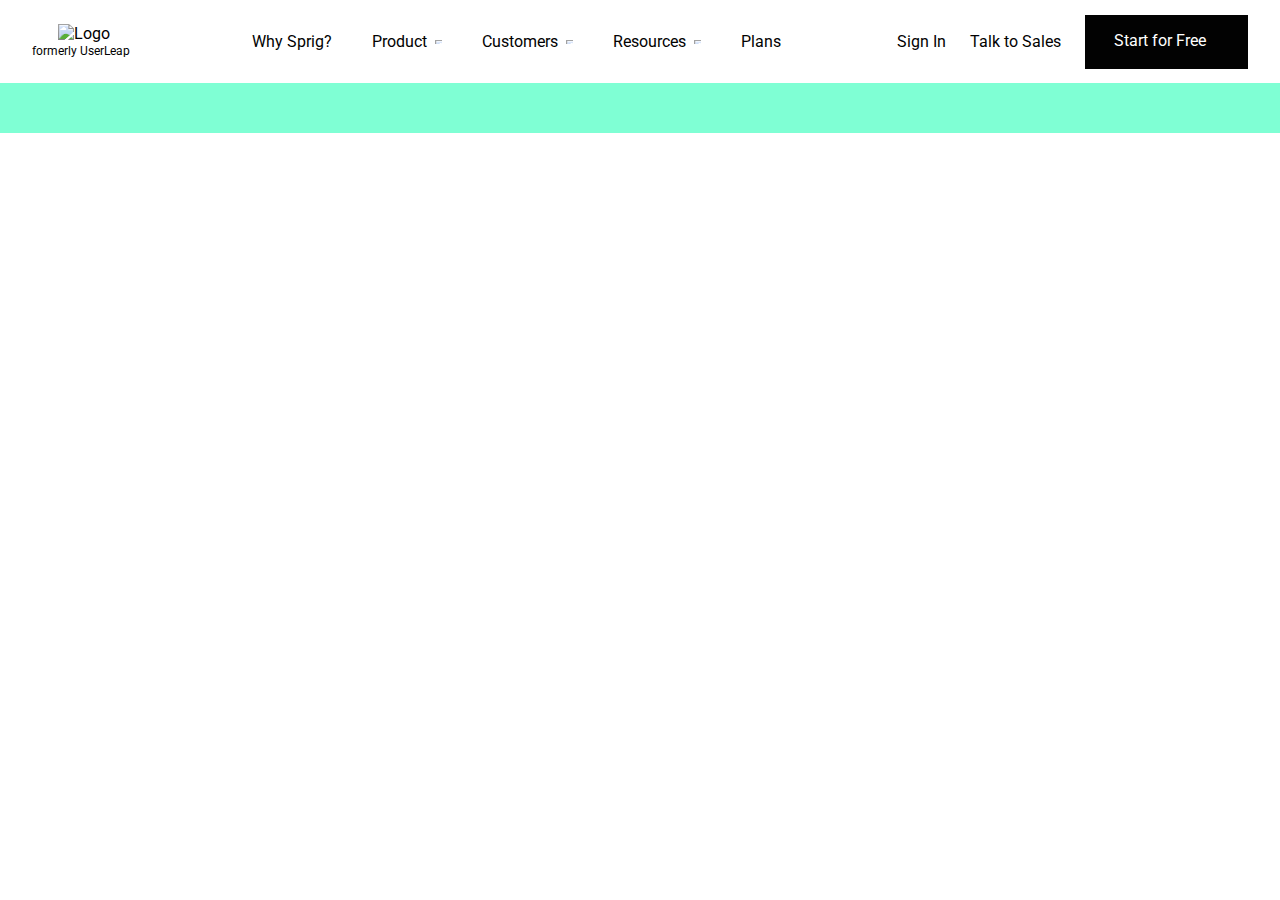
==== Hilevych_project_html/index.html @ 7c1e32d0 "finish top_bar" ====
<!doctype html>
<html lang="en">
<head>
    <meta charset="UTF-8">
    <meta name="viewport"
          content="width=device-width, user-scalable=no, initial-scale=1.0, maximum-scale=1.0, minimum-scale=1.0">
    <meta http-equiv="X-UA-Compatible" content="ie=edge">
    <link rel="preconnect" href="https://fonts.googleapis.com">
    <link rel="preconnect" href="https://fonts.gstatic.com" crossorigin>
    <link href="https://fonts.googleapis.com/css2?family=Roboto:ital,wght@0,100;0,300;0,400;0,500;0,700;0,900;1,100;1,300;1,400;1,500;1,700;1,900&display=swap" rel="stylesheet">
    <link rel="stylesheet" href="main.css">
    <title>Hilevych Ihor_project_html</title>
</head>
<body>
<header class="header">
    <div class="top_bar">
        <div class="header_logo">
            <div><img src="images/logo.svg" alt="Logo"></div>
            <div class="header_logo_text">formerly UserLeap</div>
        </div>
        <nav class="nav_menu">
            <div class="nav_menu__item"><a href="#">Why Sprig?</a></div>
            <div class="nav_menu__item vector"><a href="#">Product</a><img src="images/Vector.svg" alt="Vector"></div>
            <div class="nav_menu__item vector"><a href="#">Customers</a><img src="images/Vector.svg" alt="Vector"></div>
            <div class="nav_menu__item vector"><a href="#">Resources</a><img src="images/Vector.svg" alt="Vector"></div>
            <div class="nav_menu__item"><a href="#">Plans</a></div>
        </nav>
        <div class="header_commands">
            <div class="header_commands__item"><a href="#" >Sign In</a></div>
            <div class="header_commands__item"><a href="#" >Talk to Sales</a></div>
            <div class="header_commands__start btn__start"><a href="#" >Start for Free</a></div>
        </div>
    </div>
    <div style="width: 100%; height: 50px; background: aquamarine"></div>
</header>
</body>




</html>
---- Hilevych_project_html/main.css ----
* {
    font-family: 'Roboto', sans-serif;
    margin: 0;
    padding: 0;
}

:root {
    --black-color: #020202;
    /*--grey-color: #ccc;*/
}
a {
}
/*.text {*/
/*    font-size: 16px;*/
/*    font-weight: 400;*/
/*    line-height: 24px;*/
/*    color: var(--black-color);*/
/*}*/



.header {
    display: flex;
    max-width: 1440px;
    flex-wrap: wrap;
    /*background: aqua;*/
}

.top_bar {
    width: 100%;
    height: 83px;
    padding: 0 32px;
    display: flex;
    justify-content: space-between;
    align-items: center;
    box-sizing: border-box;
}

.header_logo {
    display: flex;
    flex-direction: column;
    justify-content: center;
    align-items: center;
    min-width: 104px;
    height: 100%;
    box-sizing: border-box;
    /*padding: 16px 0;*/


}

.header_logo img {
    height: 36px;
    width: 95px;
}

.header_logo_text {
    width: 104px;
    height: 16px;
    font-size: 12px;
    font-weight: 400;
    line-height: 16px;
    color: #020202;
}

.nav_menu {
    display: flex;
    justify-content: space-between;
    align-items: center;
    column-gap: 40px;

}

.nav_menu__item a, .header_commands__item a {
    height: 24px;
    text-decoration: none;
    font-size: 16px;
    font-weight: 400;
    line-height: 24px;
    color: var(--black-color);
}
.vector {
    display: flex;
    align-items: center;
}

.vector a {
    margin-right: 8px;
}
.vector img {
    /*display: block;*/
    width: 7px;
    height: 4px;
}

/*.vector a::after {*/
/*    content: element();*/
/*}*/


.header_commands {
    display: flex;
    justify-content: space-between;
    align-items: center;
    column-gap: 24px;
    height: 83px;
}

.btn__start {
    width: 163px;
    height: 54px;
    font-size: 16px;
    font-weight: 400;
    line-height: 24px;
    box-sizing: border-box;
    padding: 14px 29px 16px;

}

.header_commands__start {
    /*display: flex;*/
    background: #020202;
}
.header_commands__start a {
    text-decoration: none;
    color: white;
}
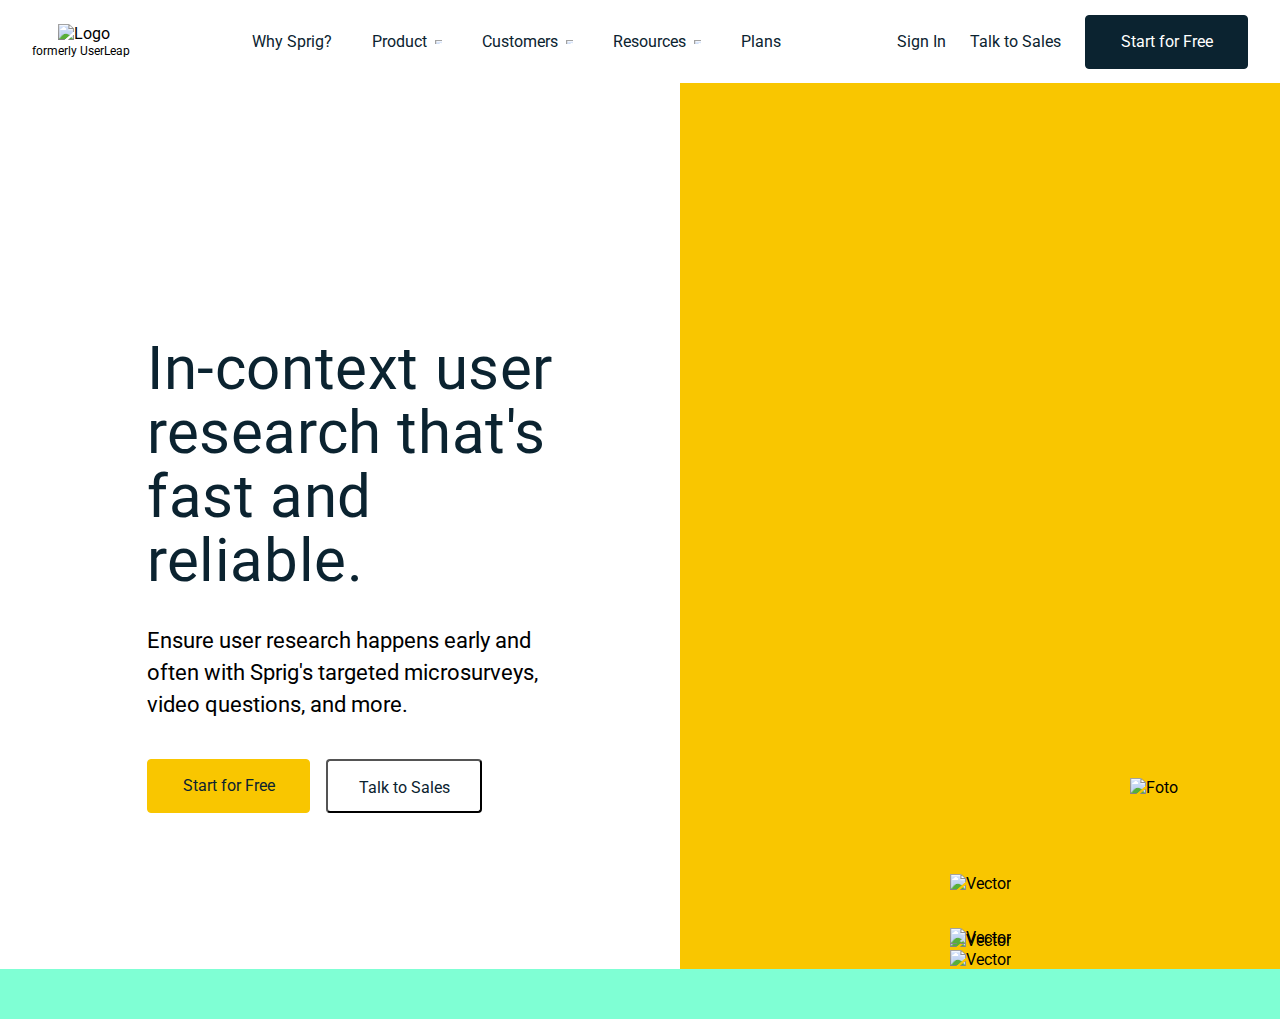
==== commit 458e33b7: "finish top_bar finish header_wrap" ====
--- a/Hilevych_project_html/index.html
+++ b/Hilevych_project_html/index.html
@@ -7,7 +7,8 @@
     <meta http-equiv="X-UA-Compatible" content="ie=edge">
     <link rel="preconnect" href="https://fonts.googleapis.com">
     <link rel="preconnect" href="https://fonts.gstatic.com" crossorigin>
-    <link href="https://fonts.googleapis.com/css2?family=Roboto:ital,wght@0,100;0,300;0,400;0,500;0,700;0,900;1,100;1,300;1,400;1,500;1,700;1,900&display=swap" rel="stylesheet">
+    <link href="https://fonts.googleapis.com/css2?family=Roboto:ital,wght@0,100;0,300;0,400;0,500;0,700;0,900;1,100;1,300;1,400;1,500;1,700;1,900&display=swap"
+          rel="stylesheet">
     <link rel="stylesheet" href="main.css">
     <title>Hilevych Ihor_project_html</title>
 </head>
@@ -26,16 +27,41 @@
             <div class="nav_menu__item"><a href="#">Plans</a></div>
         </nav>
         <div class="header_commands">
-            <div class="header_commands__item"><a href="#" >Sign In</a></div>
-            <div class="header_commands__item"><a href="#" >Talk to Sales</a></div>
-            <div class="header_commands__start btn__start"><a href="#" >Start for Free</a></div>
+            <div class="header_commands__item"><a href="#">Sign In</a></div>
+            <div class="header_commands__item"><a href="#">Talk to Sales</a></div>
+            <button class="header_commands__start btn__start">Start for Free</button>
         </div>
     </div>
+    <div class="header_wrap__content">
+        <div class="header_content">
+            <div class="header_content__title">In-context user research that's fast and reliable.</div>
+            <div class="header_content__text">Ensure user research happens early and often with Sprig's targeted
+                microsurveys, video questions, and more.
+            </div>
+            <div class="header_content__buttons">
+                <button class="header_content__button__Start btn__start">Start for Free</button>
+                <button class="header_content__button__talk">Talk to Sales</button>
+
+            </div>
+        </div>
+        <div class="header_images_background">
+<!--            <div class="header_images_background__wrapper">-->
+                <img src="images/header_images__background.png" alt="Foto" class="header_images_background__foto">
+<!--            </div>-->
+            <div class="header_images_background__containerForVectors">
+                <img src="images/Vector_01.png" alt="Vector" class="header_images_background__vectors bg_vector1">
+                <img src="images/Vector_02.png" alt="Vector" class="header_images_background__vectors bg_vector2">
+                <img src="images/Vector_03.png" alt="Vector" class="header_images_background__vectors bg_vector3">
+                <img src="images/Vector_04.png" alt="Vector" class="header_images_background__vectors bg_vector4"></div>
+
+
+        </div>
+    </div>
+
+
     <div style="width: 100%; height: 50px; background: aquamarine"></div>
 </header>
 </body>
 
 
-
-
 </html>
--- a/Hilevych_project_html/main.css
+++ b/Hilevych_project_html/main.css
@@ -5,11 +5,15 @@
 }
 
 :root {
-    --black-color: #020202;
+    --black-color: #0B2330;
+    --yellow-color: #F9C600;
+    --white-color: #ffffff;
     /*--grey-color: #ccc;*/
 }
+
 a {
 }
+
 /*.text {*/
 /*    font-size: 16px;*/
 /*    font-weight: 400;*/
@@ -18,7 +22,6 @@
 /*}*/
 
 
-
 .header {
     display: flex;
     max-width: 1440px;
@@ -52,6 +55,7 @@
 .header_logo img {
     height: 36px;
     width: 95px;
+    color: #000000;
 }
 
 .header_logo_text {
@@ -60,7 +64,7 @@
     font-size: 12px;
     font-weight: 400;
     line-height: 16px;
-    color: #020202;
+    color: #000000;
 }
 
 .nav_menu {
@@ -79,6 +83,7 @@
     line-height: 24px;
     color: var(--black-color);
 }
+
 .vector {
     display: flex;
     align-items: center;
@@ -87,6 +92,7 @@
 .vector a {
     margin-right: 8px;
 }
+
 .vector img {
     /*display: block;*/
     width: 7px;
@@ -110,18 +116,127 @@
     width: 163px;
     height: 54px;
     font-size: 16px;
-    font-weight: 400;
     line-height: 24px;
     box-sizing: border-box;
     padding: 14px 29px 16px;
-
+    border-radius: 4px;
 }
 
 .header_commands__start {
     /*display: flex;*/
-    background: #020202;
-}
-.header_commands__start a {
-    text-decoration: none;
-    color: white;
-}
+    color: var(--white-color);
+    background: var(--black-color);
+    font-weight: 400;
+    border: 1px solid var(--black-color);
+}
+
+.header_wrap__content {
+    display: flex;
+    width: 100%;
+    height: 886px;
+}
+
+.header_content {
+    display: flex;
+    flex-direction: column;
+    width: calc(100% - 600px);
+    box-sizing: border-box;
+    padding-top: 254px;
+    padding-left: 147px;
+}
+.header_content__title {
+    width: 436px;
+    height: 256px;
+    align-items: center;
+    font-size: 60px;
+    font-weight: 400;
+    line-height: 64px;
+    letter-spacing: 0.6px;
+    text-align: left;
+    color: var(--black-color);
+}
+.header_content__text {
+    width: 435px;
+    height: 96px;
+    font-size: 22px;
+    font-weight: 400;
+    line-height: 32px;
+    text-align: left;
+    margin: 32px 0 38px;
+}
+
+
+
+
+
+.header_content__buttons {
+    display: flex;
+}
+
+.header_content__button__Start {
+    border: 1px solid var(--yellow-color);
+    background: var(--yellow-color);
+    color: var(--black-color);
+    margin-right: 16px;
+}
+.header_content__button__talk {
+    width: 156px;
+    height: 54px;
+    font-size: 16px;
+    line-height: 24px;
+    box-sizing: border-box;
+    padding: 15px 29px;
+    border-radius: 4px;
+    color: var(--black-color);
+    background: var(--white-color);
+
+}
+.header_images_background {
+    display: flex;
+    flex-wrap: wrap;
+/*justify-content: center;*/
+    align-items: flex-end;
+    width: 600px;
+    height: 886px;
+    background: var(--yellow-color);
+    position: relative;
+
+}
+.header_images_background__foto {
+    right: 102px;
+    bottom: 172px;
+    display: block;
+    position: absolute;
+
+}
+.header_images_background__wrapper {
+    position: relative;
+    display: flex;
+    width: 100%;
+    height: 541px;
+    background: red;
+
+}
+.header_images_background__containerForVectors {
+    width: 100%;
+    height: 173px;
+    display: flex;
+    flex-direction: column;
+    justify-content: flex-end;
+    align-items: center;
+    position: relative;
+}
+.header_images_background__vectors {
+    position: absolute;
+}
+.bg_vector1 {
+    bottom: 76px;
+}
+.bg_vector2 {
+    bottom: 19.5px;
+}
+.bg_vector3 {
+bottom: 22px;
+}
+
+
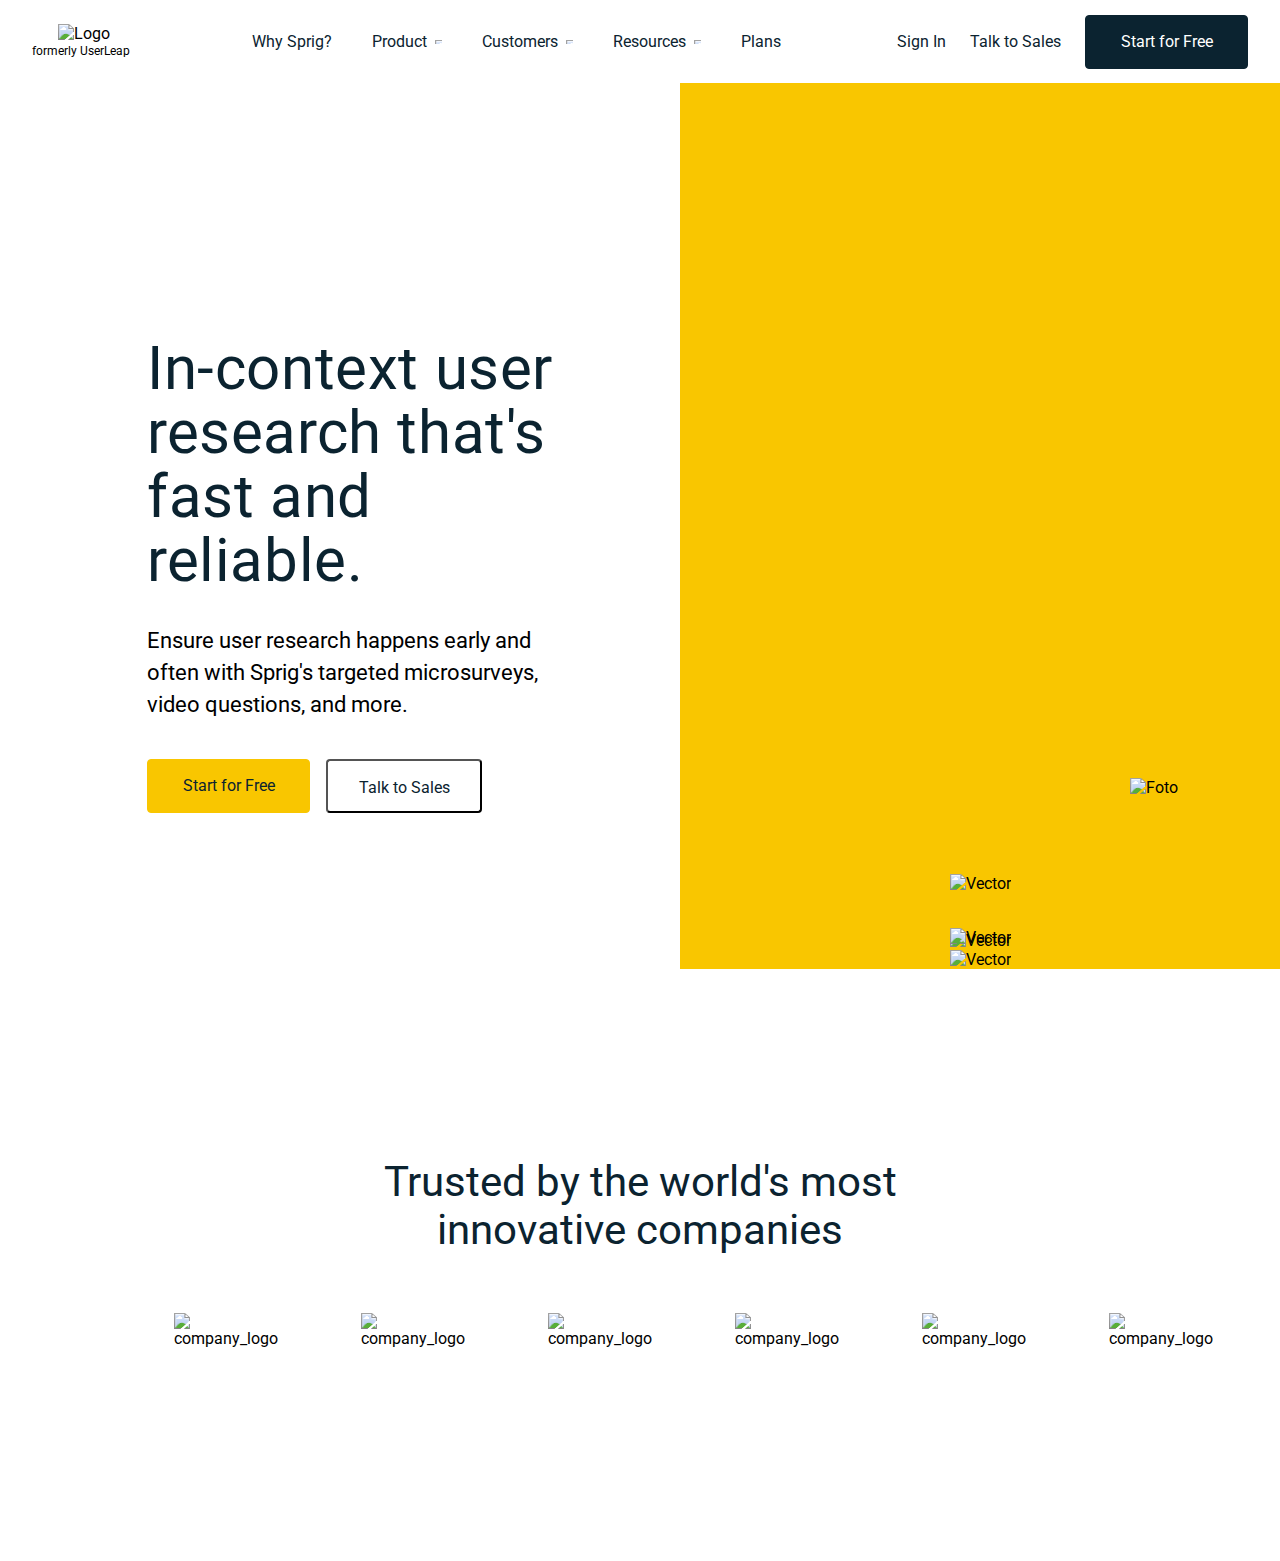
==== commit d938aba8: "finish top_bar finish header_wrap start block3" ====
--- a/Hilevych_project_html/index.html
+++ b/Hilevych_project_html/index.html
@@ -57,9 +57,32 @@
 
         </div>
     </div>
+<div class="container_companies">
+
+    <div class="container_companies__text">Trusted by the world's most innovative companies</div>
+    <div class="container_companies__wrepperForLogos">
+        <img src="images/company_logo_01.svg" alt="company_logo" class="container_companies__item">
+        <img src="images/company_logo_02.svg" alt="company_logo" class="container_companies__item">
+        <img src="images/company_logo_03.svg" alt="company_logo" class="container_companies__item">
+        <img src="images/company_logo_04.svg" alt="company_logo" class="container_companies__item">
+        <img src="images/company_logo_05.svg" alt="company_logo" class="container_companies__item">
+        <img src="images/company_logo_06.svg" alt="company_logo" class="container_companies__item">
+        <img src="images/company_logo_07.svg" alt="company_logo" class="container_companies__item">
+        <img src="images/company_logo_08.svg" alt="company_logo" class="container_companies__item">
+        <img src="images/company_logo_09.svg" alt="company_logo" class="container_companies__item">
+        <img src="images/company_logo_10.svg" alt="company_logo" class="container_companies__item">
+        <img src="images/company_logo_11.svg" alt="company_logo" class="container_companies__item">
+        <img src="images/company_logo_12.svg" alt="company_logo" class="container_companies__item">
+        <img src="images/company_logo_13.svg" alt="company_logo" class="container_companies__item">
+        <img src="images/company_logo_14.svg" alt="company_logo" class="container_companies__item">
+        <img src="images/company_logo_15.svg" alt="company_logo" class="container_companies__item">
 
 
-    <div style="width: 100%; height: 50px; background: aquamarine"></div>
+    </div>
+
+</div>
+
+<!--    <div style="width: 100%; height: 50px; background: aquamarine"></div>-->
 </header>
 </body>
 
--- a/Hilevych_project_html/main.css
+++ b/Hilevych_project_html/main.css
@@ -238,5 +238,38 @@
 .bg_vector3 {
 bottom: 22px;
 }
-
-
+.container_companies {
+    display: flex;
+    box-sizing: border-box;
+    width: 100%;
+    flex-direction: column;
+    align-items: center;
+    padding: 189px 174px 192px;
+    background: var(--white-color);
+
+}
+.container_companies__text {
+    width: 547px;
+    height: 96px;
+    font-size: 42px;
+    font-weight: 400;
+    line-height: 48px;
+    text-align: center;
+    color: #0B2330;
+    margin-bottom: 59px;
+}
+.container_companies__wrepperForLogos {
+    width: 100%;
+    box-sizing: border-box;
+    display: flex;
+    justify-content: space-between;
+    row-gap: 16px;
+    column-gap: 83px;
+}
+
+
+.container_companies__item {
+    width: 152px;
+    height: 56px;
+
+}
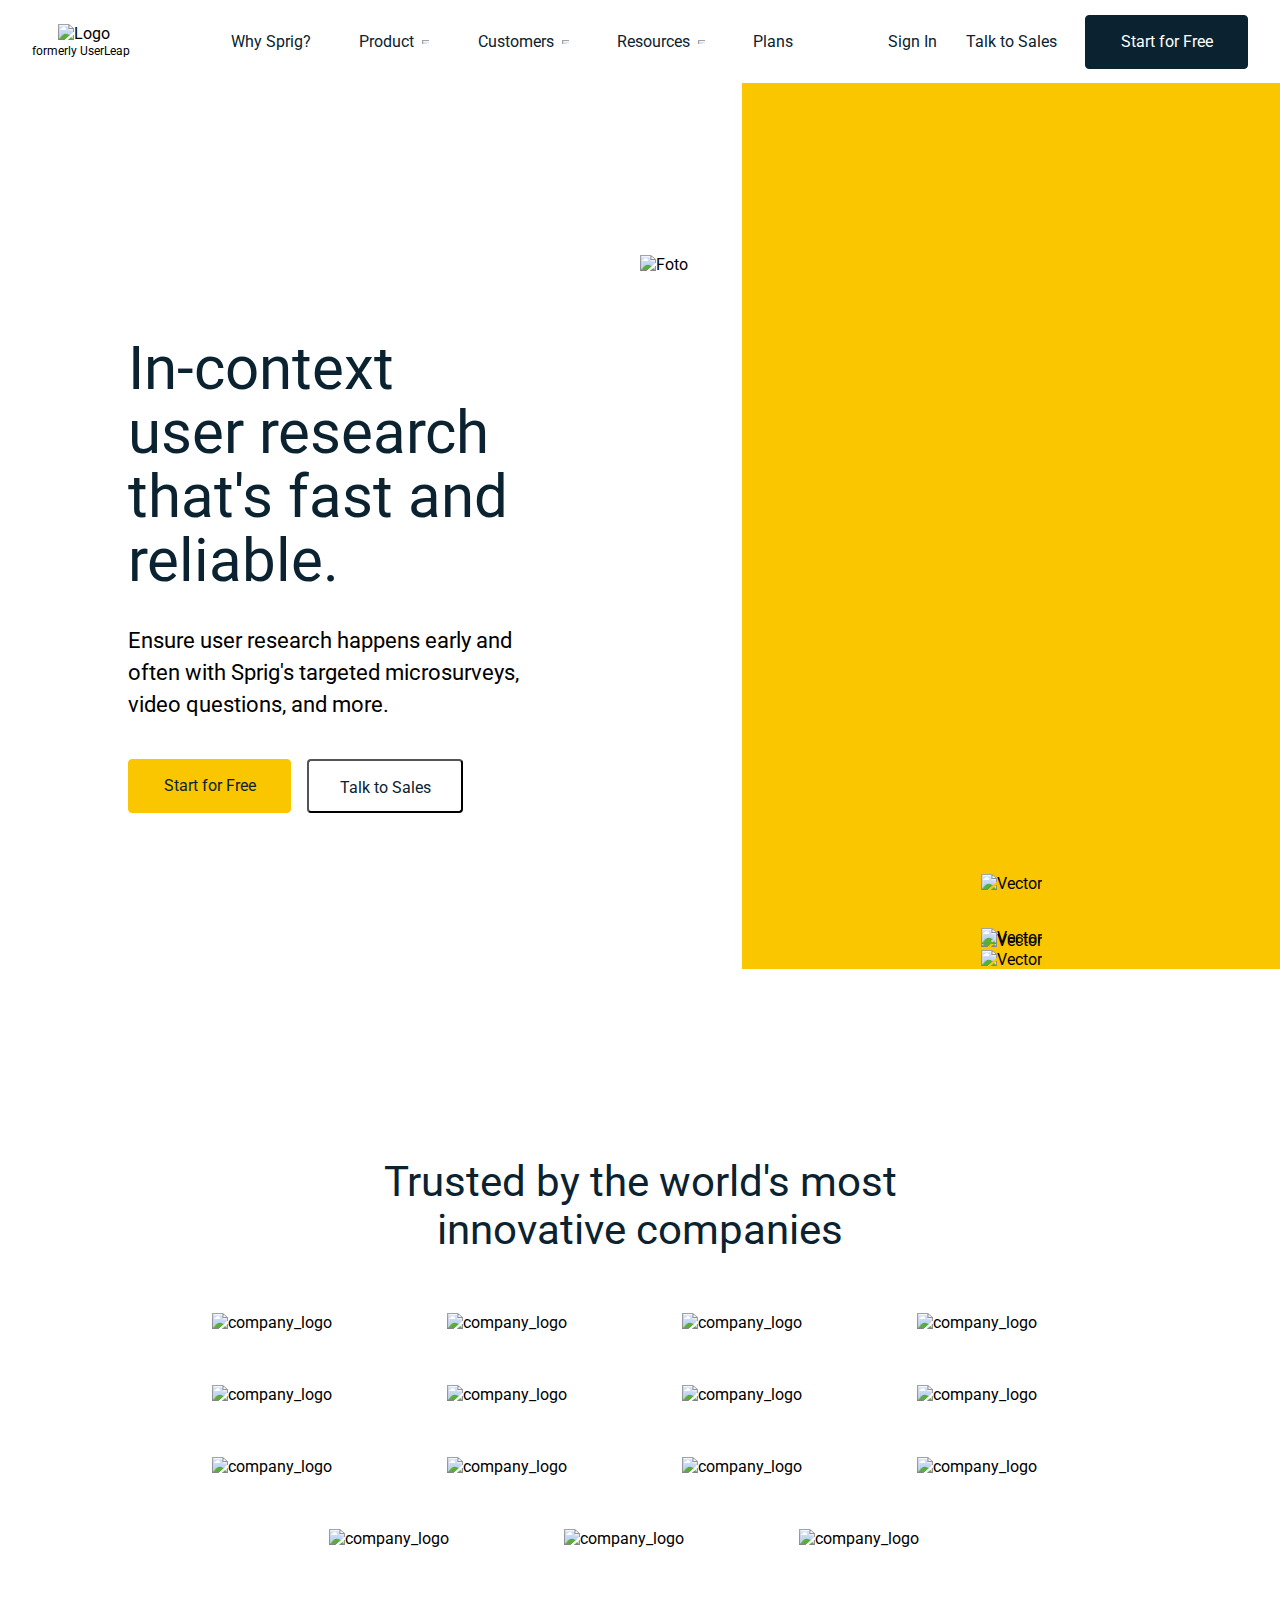
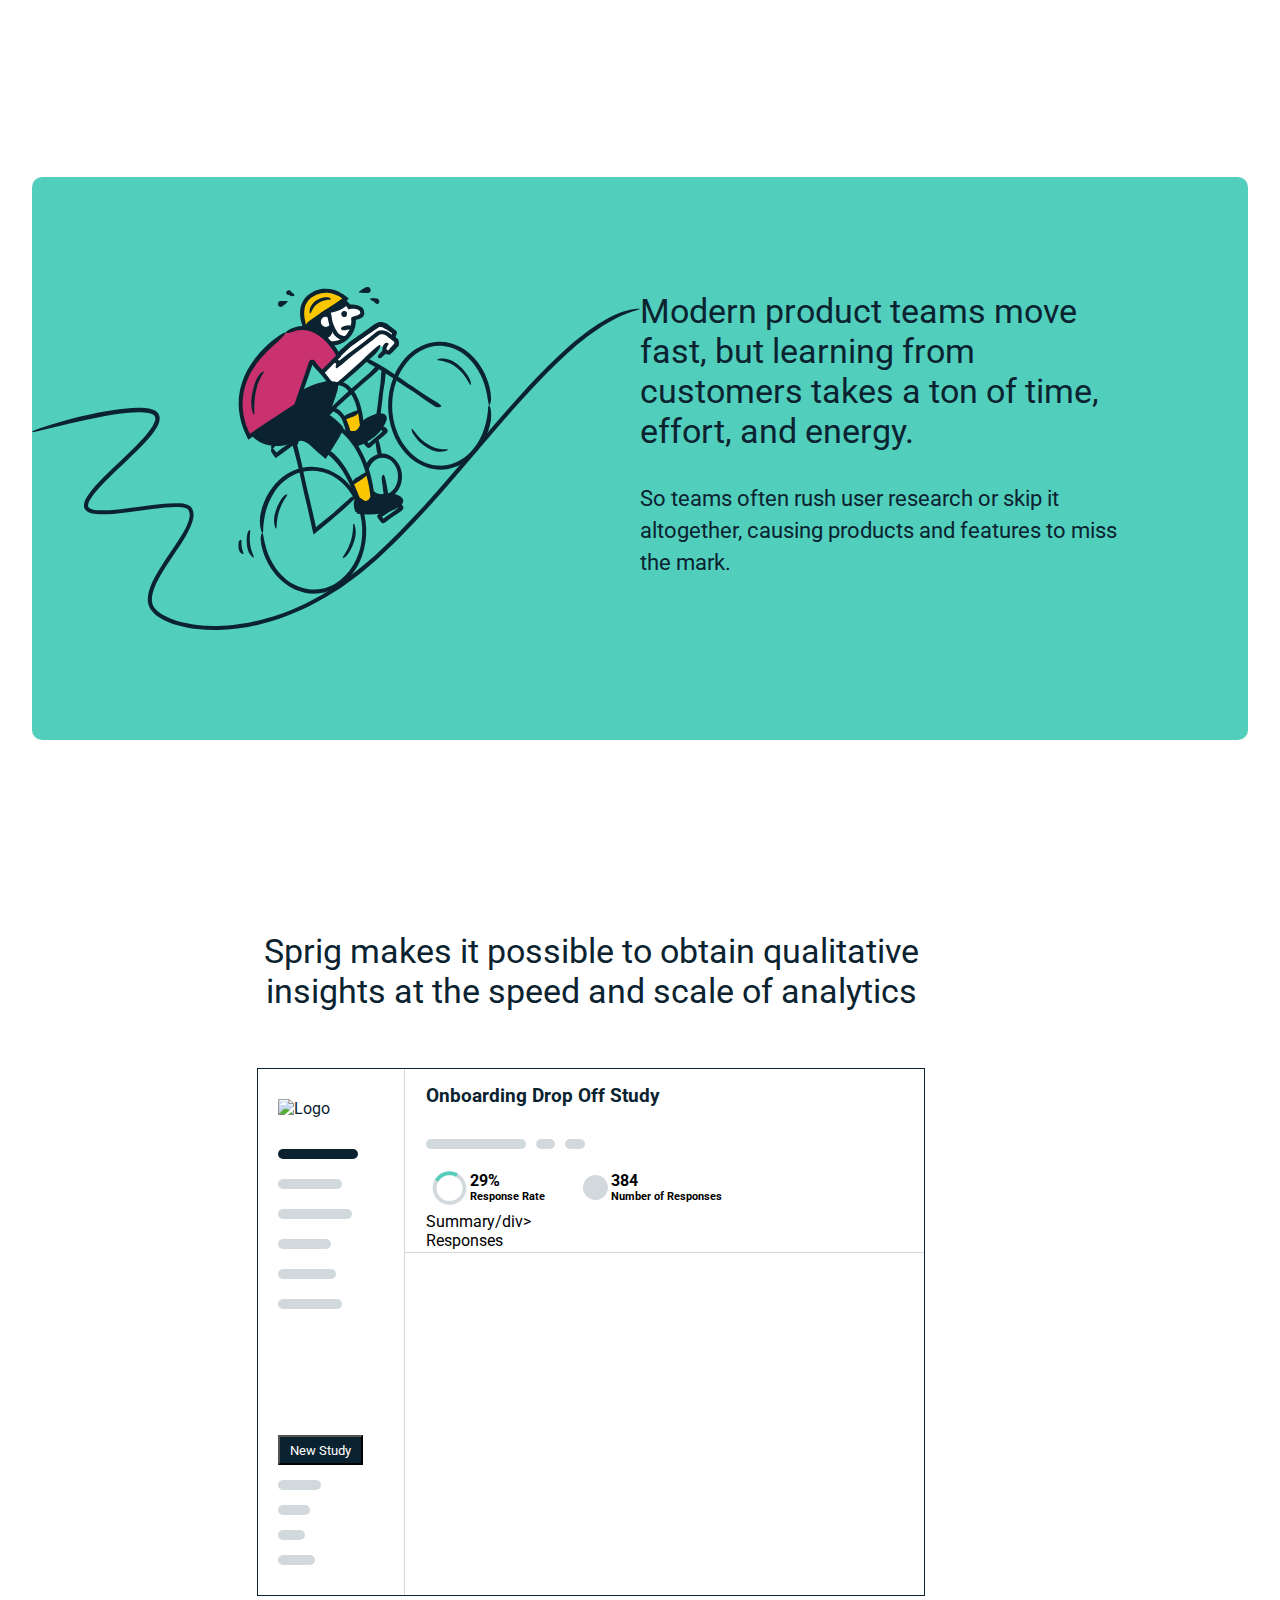
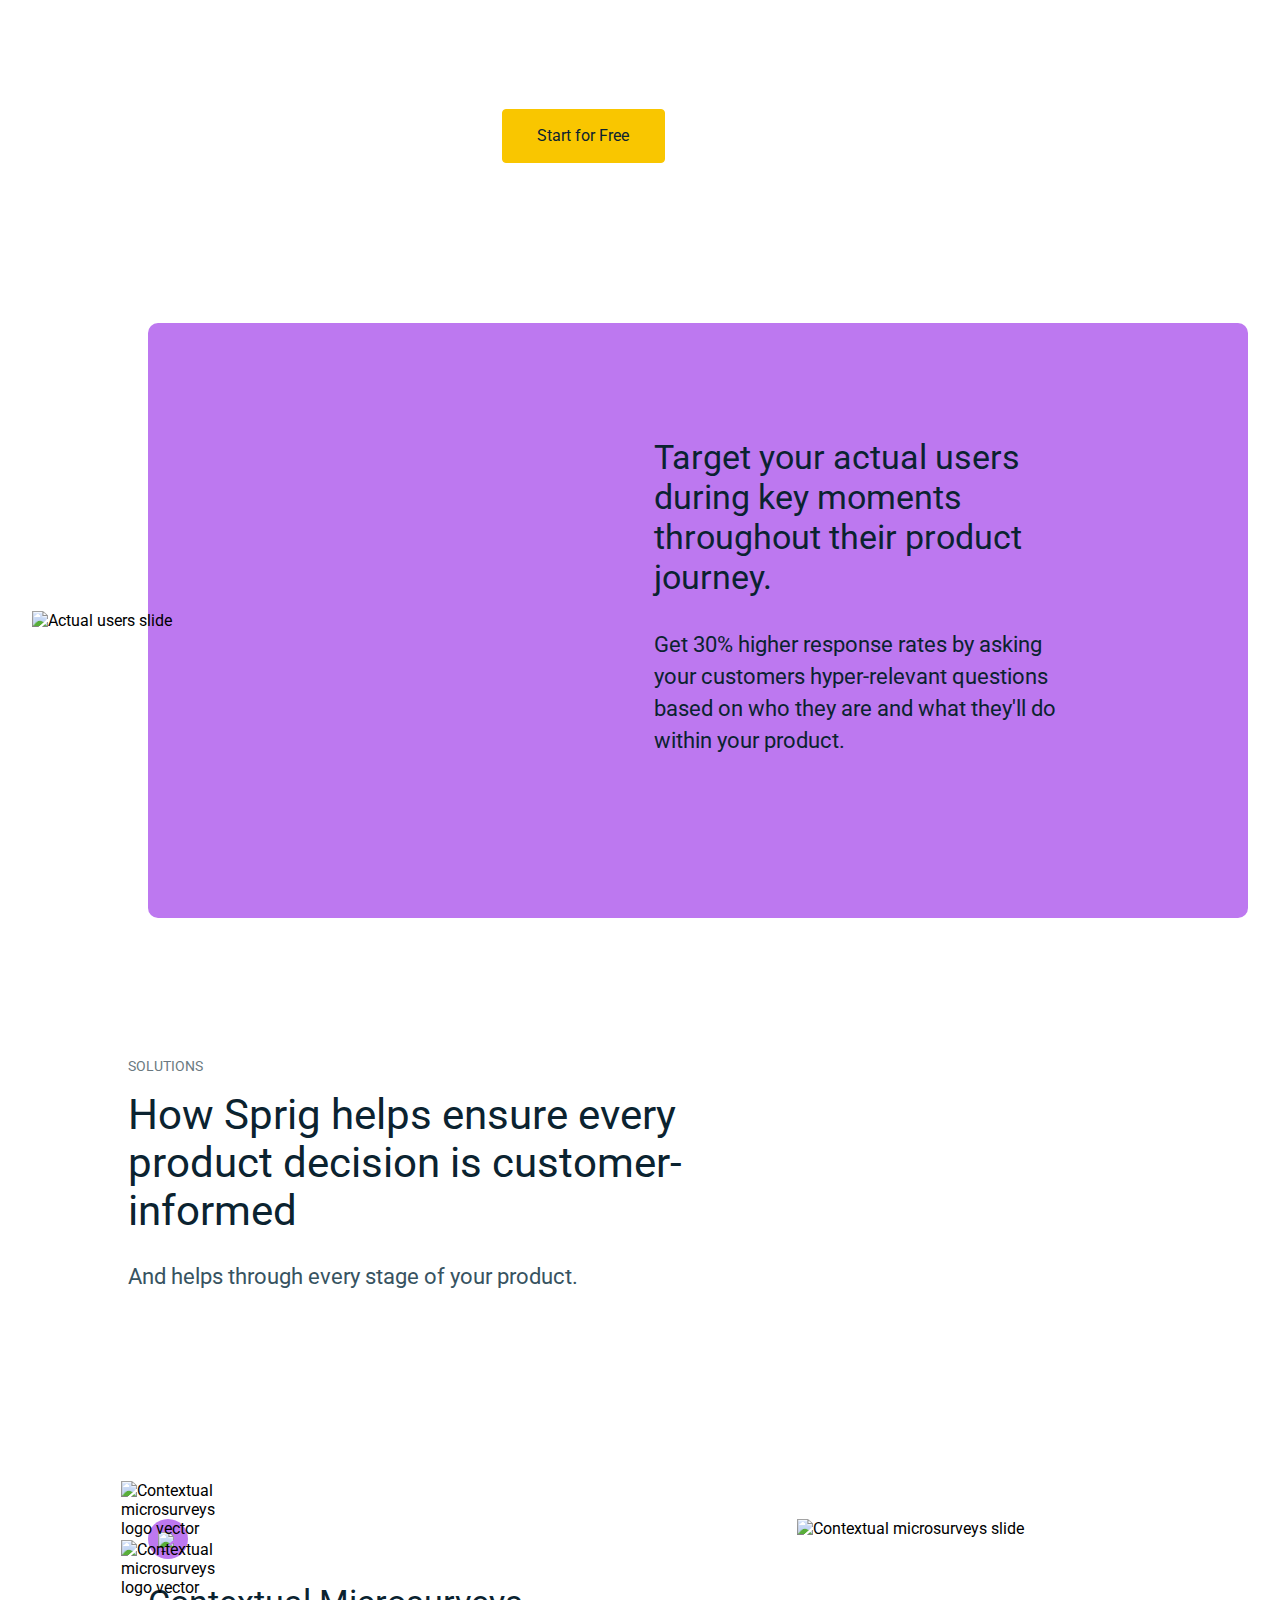
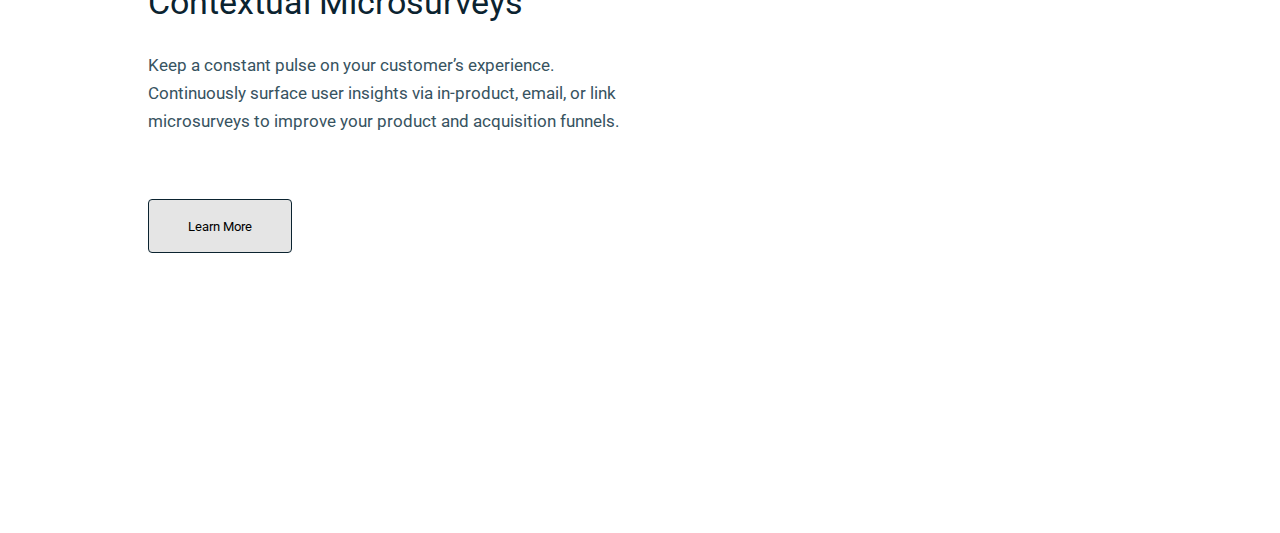
==== commit c39c6c2b: "finish top_bar finish header_wrap start block3 finish 8 section" ====
--- a/Hilevych_project_html/index.html
+++ b/Hilevych_project_html/index.html
@@ -11,6 +11,7 @@
           rel="stylesheet">
     <link rel="stylesheet" href="main.css">
     <title>Hilevych Ihor_project_html</title>
+    <script src="https://kit.fontawesome.com/bf968965ad.js" crossorigin="anonymous"></script>
 </head>
 <body>
 <header class="header">
@@ -45,45 +46,166 @@
             </div>
         </div>
         <div class="header_images_background">
-<!--            <div class="header_images_background__wrapper">-->
+            <div class="header_images_background__wrapper">
                 <img src="images/header_images__background.png" alt="Foto" class="header_images_background__foto">
-<!--            </div>-->
+            </div>
             <div class="header_images_background__containerForVectors">
                 <img src="images/Vector_01.png" alt="Vector" class="header_images_background__vectors bg_vector1">
                 <img src="images/Vector_02.png" alt="Vector" class="header_images_background__vectors bg_vector2">
                 <img src="images/Vector_03.png" alt="Vector" class="header_images_background__vectors bg_vector3">
-                <img src="images/Vector_04.png" alt="Vector" class="header_images_background__vectors bg_vector4"></div>
-
-
-        </div>
-    </div>
-<div class="container_companies">
-
-    <div class="container_companies__text">Trusted by the world's most innovative companies</div>
-    <div class="container_companies__wrepperForLogos">
-        <img src="images/company_logo_01.svg" alt="company_logo" class="container_companies__item">
-        <img src="images/company_logo_02.svg" alt="company_logo" class="container_companies__item">
-        <img src="images/company_logo_03.svg" alt="company_logo" class="container_companies__item">
-        <img src="images/company_logo_04.svg" alt="company_logo" class="container_companies__item">
-        <img src="images/company_logo_05.svg" alt="company_logo" class="container_companies__item">
-        <img src="images/company_logo_06.svg" alt="company_logo" class="container_companies__item">
-        <img src="images/company_logo_07.svg" alt="company_logo" class="container_companies__item">
-        <img src="images/company_logo_08.svg" alt="company_logo" class="container_companies__item">
-        <img src="images/company_logo_09.svg" alt="company_logo" class="container_companies__item">
-        <img src="images/company_logo_10.svg" alt="company_logo" class="container_companies__item">
-        <img src="images/company_logo_11.svg" alt="company_logo" class="container_companies__item">
-        <img src="images/company_logo_12.svg" alt="company_logo" class="container_companies__item">
-        <img src="images/company_logo_13.svg" alt="company_logo" class="container_companies__item">
-        <img src="images/company_logo_14.svg" alt="company_logo" class="container_companies__item">
-        <img src="images/company_logo_15.svg" alt="company_logo" class="container_companies__item">
-
-
-    </div>
-
-</div>
+                <img src="images/Vector_04.png" alt="Vector" class="header_images_background__vectors bg_vector4">
+            </div>
+        </div>
+    </div>
+</header>
+
+<main class="main">
+    <div class="container_companies">
+        <div class="container_companies__text">Trusted by the world's most innovative companies</div>
+        <div class="container_companies__wrapperForLogos">
+            <img src="images/company_logo_01.svg" alt="company_logo" class="container_companies__item">
+            <img src="images/company_logo_02.svg" alt="company_logo" class="container_companies__item">
+            <img src="images/company_logo_03.svg" alt="company_logo" class="container_companies__item">
+            <img src="images/company_logo_04.svg" alt="company_logo" class="container_companies__item">
+            <img src="images/company_logo_05.svg" alt="company_logo" class="container_companies__item">
+            <img src="images/company_logo_06.svg" alt="company_logo" class="container_companies__item">
+            <img src="images/company_logo_07.svg" alt="company_logo" class="container_companies__item">
+            <img src="images/company_logo_08.svg" alt="company_logo" class="container_companies__item">
+            <img src="images/company_logo_09.svg" alt="company_logo" class="container_companies__item">
+            <img src="images/company_logo_10.svg" alt="company_logo" class="container_companies__item">
+            <img src="images/company_logo_11.svg" alt="company_logo" class="container_companies__item">
+            <img src="images/company_logo_12.svg" alt="company_logo" class="container_companies__item">
+            <img src="images/company_logo_13.svg" alt="company_logo" class="container_companies__item">
+            <img src="images/company_logo_14.svg" alt="company_logo" class="container_companies__item">
+            <img src="images/company_logo_15.svg" alt="company_logo" class="container_companies__item">
+        </div>
+    </div>
+    <div class="container_aboutModernProductTeams">
+        <div class="bicyclist_wrapper">
+            <img src="images/bicyclist.svg" alt="bicyclist" class="bicyclist_logo">
+        </div>
+        <div class="aboutModernProductTeams__wrapper">
+            <div class="aboutModernProductTeams__mainInfo">Modern product teams move fast, but learning from customers
+                takes a ton of time, effort, and energy.
+            </div>
+            <div class="aboutModernProductTeams__text">So teams often rush user research or skip it altogether, causing
+                products and features to miss the mark.
+            </div>
+        </div>
+    </div>
+    <div class="container_aboutSprigAdvantages">
+        <div class="aboutSprigAdvantages__title">Sprig makes it possible to obtain qualitative insights at the
+            speed and scale of analytics
+        </div>
+        <div class="aboutSprigAdvantages__presentation">
+            <nav class="aboutSprigAdvantages__presentation__nav">
+                <div class="presentation__nav__logo">
+                    <div class="presentation__nav__logo__wrapper">
+                        <img src="images/logo.svg" alt="Logo">
+                    </div>
+                    <div class="presentation__nav__logo__item presentation__item_75"></div>
+                    <div class="presentation__nav__logo__item presentation__item_60"></div>
+                    <div class="presentation__nav__logo__item presentation__item_70"></div>
+                    <div class="presentation__nav__logo__item presentation__item_50"></div>
+                    <div class="presentation__nav__logo__item presentation__item_55"></div>
+                    <div class="presentation__nav__logo__item presentation__item_60"></div>
+                </div>
+                <div class="presentation__nav__newStudy">
+                    <button class="presentation__nav__newStudy_btn">New Study</button>
+                    <div class="presentation__nav__newStudy__item presentation__newStudy__item_40"></div>
+                    <div class="presentation__nav__newStudy__item presentation__newStudy__item_30"></div>
+                    <div class="presentation__nav__newStudy__item presentation__newStudy__item_25"></div>
+                    <div class="presentation__nav__newStudy__item presentation__newStudy__item_35"></div>
+                </div>
+
+            </nav>
+            <div class="presentation_mainContainer">
+                <div class="presentation__responses">
+                    <div class="presentation__responses__title">
+                        <div><h3>Onboarding Drop Off Study</h3></div>
+                    </div>
+                    <div class="presentation__responses__text">
+                        <div class="presentation__nav__logo__item presentation__item_20"></div>
+                        <div class="presentation__nav__logo__item presentation__item_4"></div>
+                        <div class="presentation__nav__logo__item presentation__item_4"></div>
+                    </div>
+                    <div class="presentation__responses__statistic">
+                        <div class="statistic__response__item">
+                            <div class="statistic__logo"><img src="images/chart.png" alt="chart"></div>
+                            <div class="statistic__textContainer">
+                                <div class="statistic__number"><h4>29%</h4></div>
+                                <div class="statistic__title"><h6>Response Rate</h6></div>
+                            </div>
+                        </div>
+                        <div class="statistic__response__item">
+                            <div class="statistic__logo logo_pen">
+                                <div><i class="fas fa-pen"></i></div>
+                            </div>
+                            <div class="statistic__textContainer">
+                                <div class="statistic__number"><h4>384</h4></div>
+                                <div class="statistic__title"><h6>Number of Responses</h6></div>
+                            </div>
+                        </div>
+                    </div>
+                    <div class="presentation__responses__menu">
+                        <div class="presentation__responses__menu__summary">Summary/div>
+                            <div class="presentation__responses__menu__responses">Responses</div>
+                        </div>
+
+                    </div>
+                </div>
+                <div class="presentation__reviews"></div>
+
+
+            </div>
+
+        </div>
+        <button class="header_content__button__Start btn__start">Start for Free</button>
+    </div>
+    <section class="container_actualUsers">
+        <div class="actualUsersSlide_wrapper">
+            <img src="images/actualUsersSlide.svg" alt="Actual users slide" class="actualUsersSlide_logo">
+        </div>
+        <div class="aboutModernProductTeams__wrapper">
+            <div class="aboutModernProductTeams__mainInfo">Target your actual users during key moments throughout their
+                product journey.
+            </div>
+            <div class="aboutModernProductTeams__text">Get 30% higher response rates by asking your customers
+                hyper-relevant questions based on who they are and what they'll do within your product.
+            </div>
+        </div>
+    </section>
+    <section class="container_howSprigHelps">
+        <div class="howSprigHelps__solutions">SOLUTIONS</div>
+        <div class="howSprigHelps__mainInfo">How Sprig helps ensure every product decision is customer-informed</div>
+        <div class="howSprigHelps__text">And helps through every stage of your product.</div>
+    </section>
+    <section class="container_contextualMicrosurveys">
+        <div class="contextualMicrosurveys__wrapper">
+            <div class="contextualMicrosurveys__logo">
+                <img src="images/contextualMicrosurveys__logo.svg" alt="Contextual microsurveys logo">
+                <div class="contextualMicrosurveys__logo__vector">
+                    <img src="images/contextualMicrosurveys_slide_vector.svg" alt="Contextual microsurveys logo vector">
+                    <img src="images/contextualMicrosurveys_slide_vector.svg" alt="Contextual microsurveys logo vector">
+                </div>
+            </div>
+            <div class="contextualMicrosurveys__title">Contextual Microsurveys
+            </div>
+            <div class="contextualMicrosurveys__text">Keep a constant pulse on your customer’s experience. Continuously
+                surface user insights via in-product, email, or link microsurveys to improve your product and
+                acquisition funnels.
+            </div>
+            <button class="contextualMicrosurveys__btn__learnMore">Learn More</button>
+        </div>
+        <div class="contextualMicrosurveysSlide_wrapper">
+            <img src="images/contextualMicrosurveys__slide.svg" alt="Contextual microsurveys slide"
+                 class="contextualMicrosurveys__slide">
+        </div>
+    </section>
+
+</main>
 
 <!--    <div style="width: 100%; height: 50px; background: aquamarine"></div>-->
-</header>
 </body>
 
 
--- a/Hilevych_project_html/main.css
+++ b/Hilevych_project_html/main.css
@@ -8,7 +8,11 @@
     --black-color: #0B2330;
     --yellow-color: #F9C600;
     --white-color: #ffffff;
-    /*--grey-color: #ccc;*/
+    --grey-color: #d2d9dc;
+    --light-grey-color: #6A7981;
+    --dark-grey-color: #375361;
+    --grey-color-2: #E5E5E5;
+    --violet-color: #BD78F0;
 }
 
 a {
@@ -22,7 +26,7 @@
 /*}*/
 
 
-.header {
+.header, .main {
     display: flex;
     max-width: 1440px;
     flex-wrap: wrap;
@@ -33,9 +37,18 @@
     width: 100%;
     height: 83px;
     padding: 0 32px;
-    display: flex;
+    /*padding: 0 2.2%;*/
+    display: flex;
+    flex-wrap: wrap;
+    /*при звуженні екрана десь до 1100px
+    три крайні праві кнопки перескакують в нижній
+    рядок зліва (при цьому спеціально залазячи на
+    нижчий блок), позак просте стискання решти кнопок
+    ламає макет*/
     justify-content: space-between;
-    align-items: center;
+    /*column-gap: 5%;*/
+    align-items: center;
+    align-content: flex-start;
     box-sizing: border-box;
 }
 
@@ -47,9 +60,7 @@
     min-width: 104px;
     height: 100%;
     box-sizing: border-box;
-    /*padding: 16px 0;*/
-
-
+    padding: 16px 0;
 }
 
 .header_logo img {
@@ -69,15 +80,20 @@
 
 .nav_menu {
     display: flex;
+    width: 562px;
+    /*min-width: 38.7%;*/
     justify-content: space-between;
     align-items: center;
-    column-gap: 40px;
-
+    margin: 0 10px;
+    /*column-gap: 40px;*/
+    /*column-gap: 7.5%;*/
+    /*column-gap: 2.8%;*/
 }
 
 .nav_menu__item a, .header_commands__item a {
     height: 24px;
     text-decoration: none;
+    /*text-wrap: none;*/
     font-size: 16px;
     font-weight: 400;
     line-height: 24px;
@@ -105,10 +121,13 @@
 
 
 .header_commands {
+    /*width: 26%;*/
+    width: 360px;
     display: flex;
     justify-content: space-between;
     align-items: center;
-    column-gap: 24px;
+    /*column-gap: 24px;*/
+    /*column-gap: 6.5%;*/
     height: 83px;
 }
 
@@ -118,8 +137,10 @@
     font-size: 16px;
     line-height: 24px;
     box-sizing: border-box;
-    padding: 14px 29px 16px;
+    /*padding: 14px 29px 16px;*/
+    padding: 14px 0 16px;
     border-radius: 4px;
+    text-align: center;
 }
 
 .header_commands__start {
@@ -133,28 +154,31 @@
 .header_wrap__content {
     display: flex;
     width: 100%;
-    height: 886px;
+    min-height: 886px;
 }
 
 .header_content {
     display: flex;
     flex-direction: column;
-    width: calc(100% - 600px);
+    width: 58%;
+    /*width: calc(100% - 600px);*/
     box-sizing: border-box;
     padding-top: 254px;
-    padding-left: 147px;
-}
+    padding-left: 10%;
+}
+
 .header_content__title {
-    width: 436px;
-    height: 256px;
+    /*width: 436px;*/
+    width: 63%;
+    min-height: 256px;
     align-items: center;
     font-size: 60px;
     font-weight: 400;
     line-height: 64px;
-    letter-spacing: 0.6px;
     text-align: left;
     color: var(--black-color);
 }
+
 .header_content__text {
     width: 435px;
     height: 96px;
@@ -165,10 +189,6 @@
     margin: 32px 0 38px;
 }
 
-
-
-
-
 .header_content__buttons {
     display: flex;
 }
@@ -179,6 +199,7 @@
     color: var(--black-color);
     margin-right: 16px;
 }
+
 .header_content__button__talk {
     width: 156px;
     height: 54px;
@@ -191,53 +212,69 @@
     background: var(--white-color);
 
 }
+
 .header_images_background {
+    width: 42%;
+    height: 886px;
     display: flex;
     flex-wrap: wrap;
-/*justify-content: center;*/
-    align-items: flex-end;
-    width: 600px;
-    height: 886px;
     background: var(--yellow-color);
+
+}
+
+.header_images_background__wrapper {
+    display: flex;
+    /*justify-content: center;*/
+    /*    align-items: flex-end;*/
+    width: 100%;
+    height: 50%;
     position: relative;
-
-}
+}
+
 .header_images_background__foto {
+    width: 100%;
     right: 102px;
-    bottom: 172px;
+    top: 172px;
+    /*top: calc(50% + 172px);*/
     display: block;
     position: absolute;
-
-}
-.header_images_background__wrapper {
+}
+
+/*.header_images_background__wrapper {*/
+/*    position: relative;*/
+/*    display: flex;*/
+/*    width: 100%;*/
+/*    height: 541px;*/
+/*    background: red;*/
+
+/*}*/
+.header_images_background__containerForVectors {
+    width: 100%;
+    /*    height: 173px;*/
+    height: 50%;
+    display: flex;
+    flex-direction: column;
+    justify-content: flex-end;
+    align-items: center;
     position: relative;
-    display: flex;
-    width: 100%;
-    height: 541px;
-    background: red;
-
-}
-.header_images_background__containerForVectors {
-    width: 100%;
-    height: 173px;
-    display: flex;
-    flex-direction: column;
-    justify-content: flex-end;
-    align-items: center;
-    position: relative;
-}
+}
+
 .header_images_background__vectors {
     position: absolute;
 }
+
 .bg_vector1 {
     bottom: 76px;
 }
+
 .bg_vector2 {
-    bottom: 19.5px;
-}
+    bottom: 19px;
+}
+
 .bg_vector3 {
-bottom: 22px;
-}
+    bottom: 22px;
+}
+
 .container_companies {
     display: flex;
     box-sizing: border-box;
@@ -248,6 +285,7 @@
     background: var(--white-color);
 
 }
+
 .container_companies__text {
     width: 547px;
     height: 96px;
@@ -258,18 +296,484 @@
     color: #0B2330;
     margin-bottom: 59px;
 }
-.container_companies__wrepperForLogos {
-    width: 100%;
-    box-sizing: border-box;
-    display: flex;
-    justify-content: space-between;
+
+.container_companies__wrapperForLogos {
+    width: 100%;
+    box-sizing: border-box;
+    display: flex;
+    flex-wrap: wrap;
+    justify-content: center;
     row-gap: 16px;
     column-gap: 83px;
 }
-
 
 .container_companies__item {
     width: 152px;
     height: 56px;
-
-}
+}
+
+/*green block .... container_aboutModernProductTeams*/
+.container_aboutModernProductTeams {
+    max-width: 1376px;
+    min-height: 494px;
+    margin: 0 32px;
+    display: flex;
+    box-sizing: border-box;
+    background: #51CEBC;
+    border-radius: 10px;
+}
+
+.bicyclist_wrapper {
+    display: flex;
+    align-items: center;
+    width: 50%;
+}
+
+.bicyclist_logo {
+    width: 100%;
+}
+
+.aboutModernProductTeams__wrapper {
+    display: flex;
+    box-sizing: border-box;
+    flex-direction: column;
+    width: 50%;
+    padding-top: 114px;
+    column-gap: 32px;
+    min-height: 494px;
+}
+
+.aboutModernProductTeams__mainInfo {
+    min-height: 120px;
+    box-sizing: border-box;
+    width: 100%;
+    padding-right: 17%;
+    font-size: 34px;
+    font-weight: 400;
+    line-height: 40px;
+    text-align: left;
+    color: var(--black-color);
+}
+
+.aboutModernProductTeams__text {
+    box-sizing: border-box;
+    min-height: 64px;
+    width: 100%;
+    margin-top: 32px;
+    padding-right: 21%;
+    margin-bottom: 161px;
+    font-size: 22px;
+    font-weight: 400;
+    line-height: 32px;
+    color: var(--black-color);
+}
+
+/*контейнер з таблицею_container_aboutSprigAdvantages*/
+.container_aboutSprigAdvantages {
+    max-width: 1440px;
+    display: flex;
+    flex-direction: column;
+    align-items: center;
+    justify-content: flex-start;
+    padding: 191px 18.4% 160px;
+    box-sizing: content-box;
+}
+
+.aboutSprigAdvantages__title {
+    width: 711px;
+    min-height: 80px;
+    font-size: 34px;
+    font-weight: 400;
+    line-height: 40px;
+    text-align: center;
+    color: var(--black-color);
+    display: flex;
+    align-items: center;
+}
+
+.aboutSprigAdvantages__presentation {
+    max-width: 911px;
+    height: 528px;
+    margin: 57px 0 113px;
+    display: flex;
+    box-sizing: border-box;
+    border: 1px solid var(--black-color);
+
+}
+
+.aboutSprigAdvantages__presentation__nav {
+    width: 17%;
+    display: flex;
+    flex-direction: column;
+    justify-content: space-between;
+    padding: 30px 20px;
+    border-right: 1px solid var(--grey-color);
+}
+
+.presentation__nav__logo {
+    display: flex;
+    box-sizing: border-box;
+    flex-direction: column;
+    justify-content: flex-start;
+    row-gap: 20px;
+
+}
+
+.presentation__nav__logo__wrapper {
+    color: #0B2330;
+    height: 30px;
+}
+
+.presentation__nav__logo > img {
+    height: 100%;
+}
+
+.presentation__nav__logo__item {
+    height: 10px;
+    border-radius: 15px;
+}
+
+.presentation__item_75 {
+    width: 75%;
+    background: var(--black-color);
+}
+
+.presentation__item_50 {
+    width: 50%;
+    background: var(--grey-color);
+}
+
+.presentation__item_55 {
+    width: 55%;
+    background: var(--grey-color);
+}
+
+.presentation__item_60 {
+    width: 60%;
+    background: var(--grey-color);
+}
+
+.presentation__item_70 {
+    width: 70%;
+    background: var(--grey-color);
+}
+
+.presentation__nav__newStudy {
+    display: flex;
+    flex-direction: column;
+    row-gap: 15px;
+}
+
+.presentation__nav__newStudy_btn {
+    width: 80%;
+    height: 30px;
+    background: var(--black-color);
+    color: var(--white-color);
+    text-align: center;
+}
+
+.presentation__nav__newStudy__item {
+    height: 10px;
+    border-radius: 10px;
+}
+
+.presentation__newStudy__item_25 {
+    width: 25%;
+    background: var(--grey-color);
+}
+
+.presentation__newStudy__item_30 {
+    width: 30%;
+    background: var(--grey-color);
+}
+
+.presentation__newStudy__item_35 {
+    width: 35%;
+    background: var(--grey-color);
+}
+
+.presentation__newStudy__item_40 {
+    width: 40%;
+    background: var(--grey-color);
+}
+
+.presentation_mainContainer {
+    width: 83%;
+    height: 100%;
+    display: flex;
+    flex-wrap: wrap;
+
+}
+
+.presentation__responses {
+    width: 100%;
+    height: 35%;
+    padding-left: 4%;
+    display: flex;
+    flex-wrap: wrap;
+    /*align-items: center;*/
+    box-sizing: border-box;
+    border-bottom: 1px solid var(--grey-color);
+}
+
+.presentation__responses__title {
+    width: 100%;
+    height: 30%;
+    color: var(--black-color);
+    display: flex;
+    align-items: center;
+}
+
+.presentation__responses__text {
+    width: 100%;
+    height: 20%;
+    column-gap: 2%;
+    display: flex;
+    align-items: center;
+    justify-content: flex-start;
+}
+
+.presentation__item_20 {
+    width: 20%;
+    background: var(--grey-color);
+}
+
+.presentation__item_4 {
+    width: 4%;
+    background: var(--grey-color);
+}
+
+.presentation__responses__statistic {
+    width: 100%;
+    height: 25%;
+    display: flex;
+    align-items: center;
+    justify-content: flex-start;
+    column-gap: 8%;
+}
+
+.statistic__response__item {
+    display: flex;
+    align-items: center;
+    justify-content: center;
+    height: 100%;
+    width: 25%;
+    column-gap: 2%;
+}
+
+.statistic__logo {
+    color: var(--grey-color);
+    max-width: 35px;
+    max-height: 35px;
+    display: flex;
+    align-items: center;
+    justify-content: center;
+
+}
+
+.logo_pen {
+    font-size: 20px;
+    border-radius: 50%;
+    background: var(--grey-color);
+    color: var(--black-color);
+    padding: 10%;
+    box-sizing: border-box;
+}
+
+.statistic__title {
+    width: max-content;
+}
+
+/*.statistic__textContainer {*/
+
+/*}*/
+
+
+.presentation__reviews {
+    width: 100%;
+    height: 65%;
+    display: flex;
+}
+
+/*початок фіолетового... container_actualUsers*/
+.container_actualUsers {
+    max-width: 1260px;
+    min-height: 537px;
+    margin: 0 32px 0 148px;
+    display: flex;
+    box-sizing: border-box;
+    background: var(--violet-color);
+    border-radius: 10px;
+}
+
+.actualUsersSlide_wrapper {
+    display: flex;
+    align-items: center;
+    width: 46%;
+    position: relative;
+}
+
+.actualUsersSlide_logo {
+    width: 100%;
+    position: absolute;
+    right: 116px;
+}
+
+.aboutActualUsersSlide__wrapper {
+    display: flex;
+    box-sizing: border-box;
+    flex-direction: column;
+    width: 54%;
+    padding-top: 103px;
+    min-height: 537px;
+}
+
+.aboutActualUsersSlide__mainInfo {
+    min-height: 192px;
+    box-sizing: border-box;
+    width: 100%;
+    padding-right: 28%;
+    font-size: 42px;
+    font-weight: 400;
+    line-height: 48px;
+    text-align: left;
+    color: var(--black-color);
+}
+
+.aboutActualUsersSlide__text {
+    box-sizing: border-box;
+    min-height: 56px;
+    width: 100%;
+    margin-top: 39px;
+    padding-right: 19%;
+    margin-bottom: 147px;
+    font-size: 17px;
+    font-weight: 400;
+    line-height: 28px;
+    color: var(--black-color);
+}
+
+/*container_howSprigHelps*/
+.container_howSprigHelps {
+    box-sizing: border-box;
+    display: flex;
+    flex-direction: column;
+    width: 100%;
+    height: 601px;
+    padding: 136px 0 226px 10%;
+}
+
+.howSprigHelps__solutions {
+    width: 94px;
+    height: 24px;
+    font-size: 14px;
+    font-weight: 400;
+    line-height: 24px;
+    text-align: left;
+    color: var(--light-grey-color);
+}
+
+.howSprigHelps__mainInfo {
+    width: 593px;
+    height: 144px;
+    margin: 13px 0 26px;
+    font-size: 42px;
+    font-weight: 400;
+    line-height: 48px;
+    color: var(--black-color);
+}
+
+.howSprigHelps__text {
+    width: 500px;
+    height: 32px;
+    font-size: 22px;
+    line-height: 32px;
+    color: var(--dark-grey-color);
+}
+
+/*Contextual Microsurveys*/
+.container_contextualMicrosurveys {
+    width: 1260px;
+    /*min-height: 537px;*/
+    margin: 0 32px 0 148px;
+    display: flex;
+    box-sizing: border-box;
+}
+
+.contextualMicrosurveys__wrapper {
+    display: flex;
+    box-sizing: border-box;
+    flex-direction: column;
+    width: 59%;
+    padding-bottom: 140px;
+}
+
+.contextualMicrosurveys__logo {
+    width: 40px;
+    height: 40px;
+    border-radius: 50%;
+    background: var(--violet-color);
+    display: flex;
+    align-items: center;
+    justify-content: center;
+    position: relative;
+}
+
+.contextualMicrosurveys__logo > img {
+    margin-top: 5px;
+    width: 20px;
+    height: 20px;
+}
+
+.contextualMicrosurveys__logo__vector {
+    display: flex;
+    flex-direction: column;
+    align-items: center;
+    justify-content: center;
+    position: absolute;
+    row-gap: 2px;
+}
+
+.contextualMicrosurveys__title {
+    height: 40px;
+    box-sizing: border-box;
+    margin: 23px 0 29px;
+    font-size: 34px;
+    font-weight: 400;
+    line-height: 40px;
+    text-align: left;
+    color: var(--black-color);
+}
+
+.contextualMicrosurveys__text {
+    box-sizing: border-box;
+    width: 484px;
+    height: 84px;
+    font-size: 17px;
+    font-weight: 400;
+    line-height: 28px;
+    color: var(--dark-grey-color);
+}
+
+.contextualMicrosurveys__btn__learnMore {
+    width: 144px;
+    height: 54px;
+    border-radius: 4px;
+    border: 1px solid var(--black-color);
+    box-sizing: border-box;
+    text-align: center;
+    margin: 64px 0 140px;
+    background: var(--grey-color-2);
+}
+
+.contextualMicrosurveysSlide_wrapper {
+    display: flex;
+    align-items: flex-start;
+    width: 41%;
+}
+
+.contextualMicrosurveys__slide {
+    width: 100%;
+}
+
+
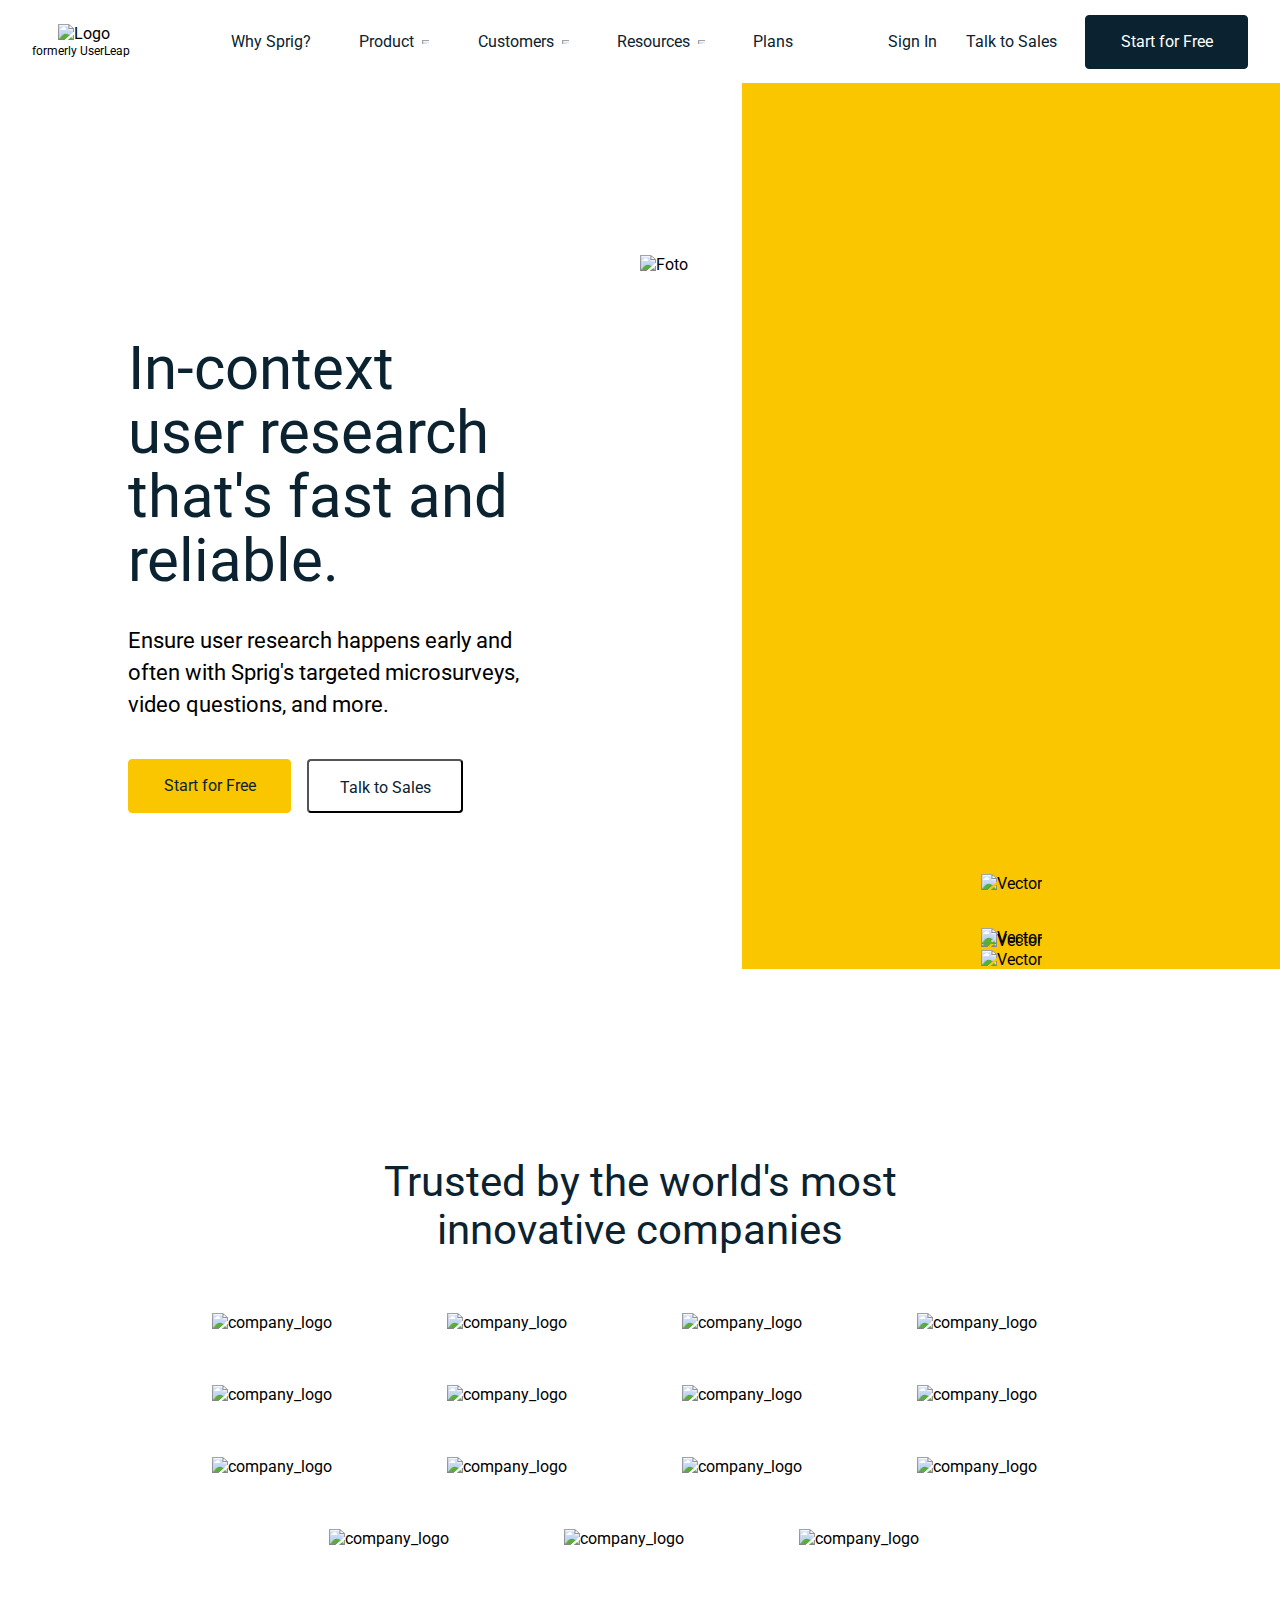
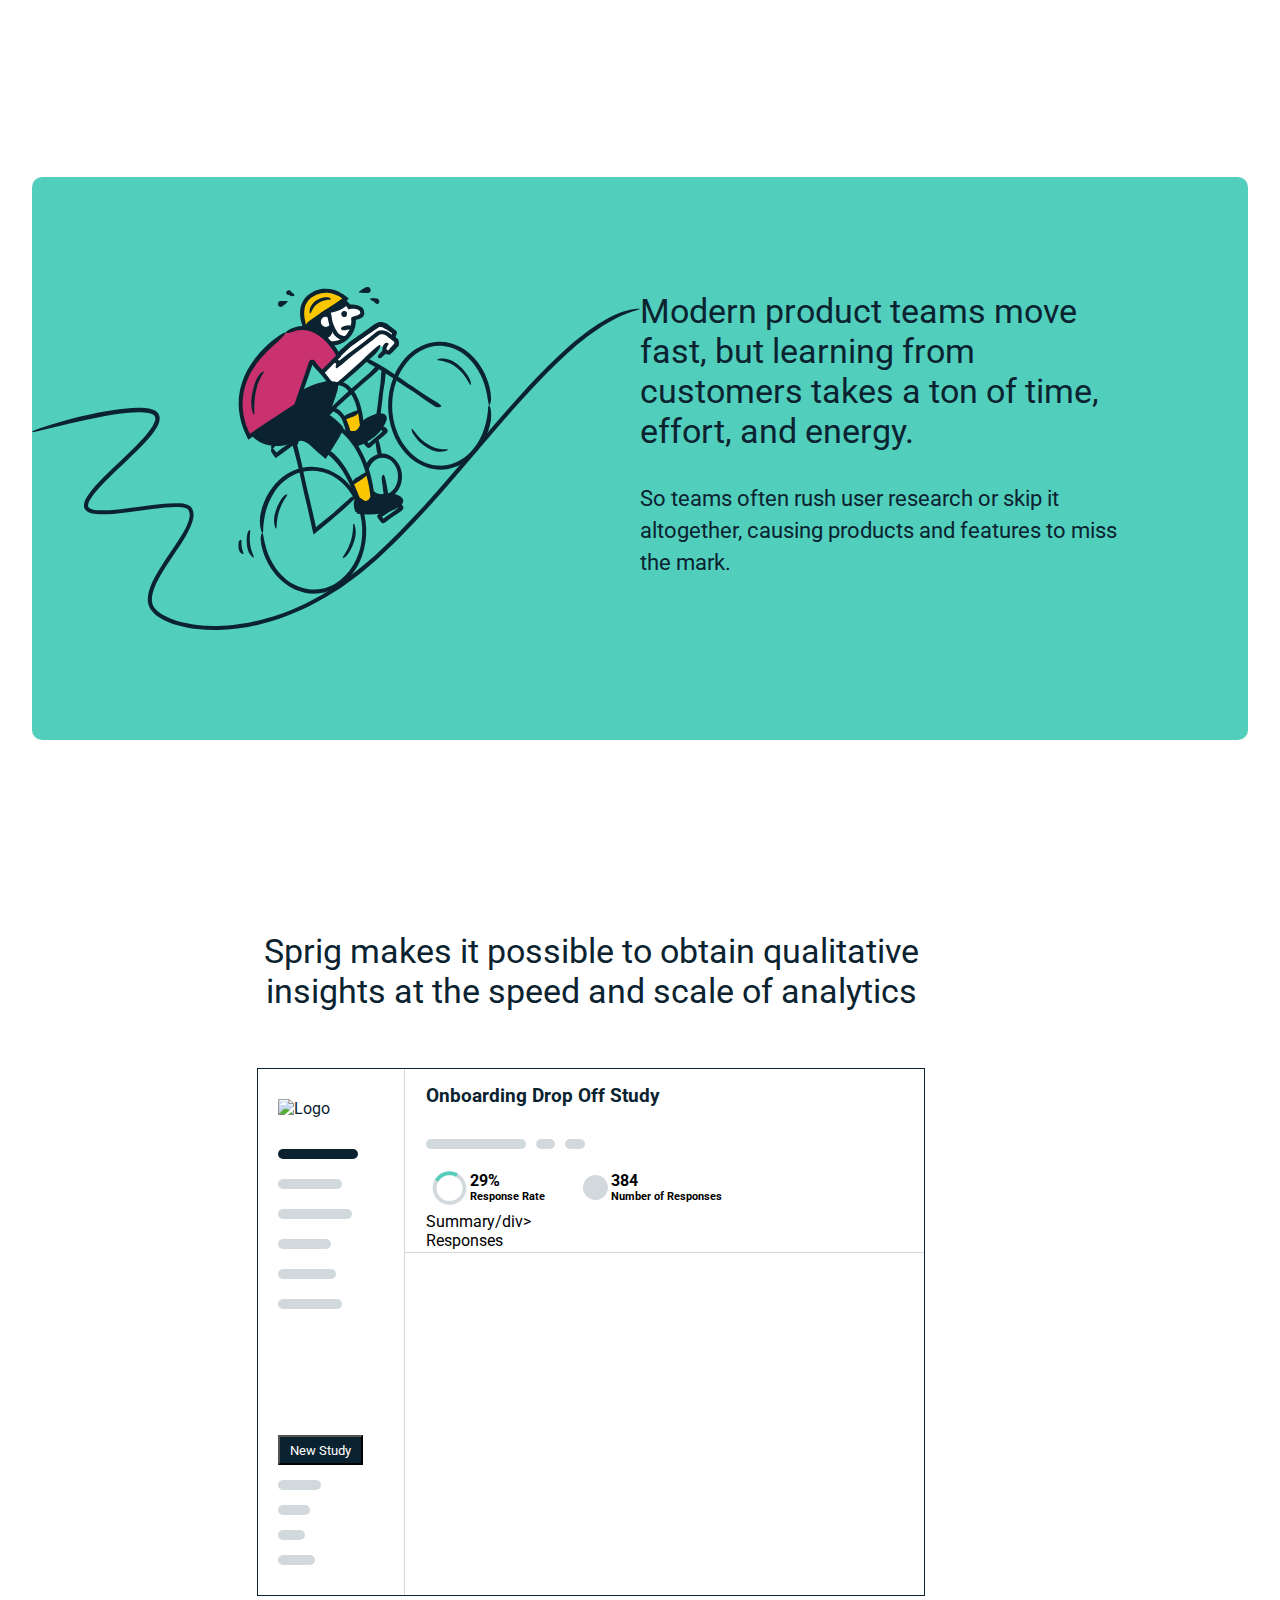
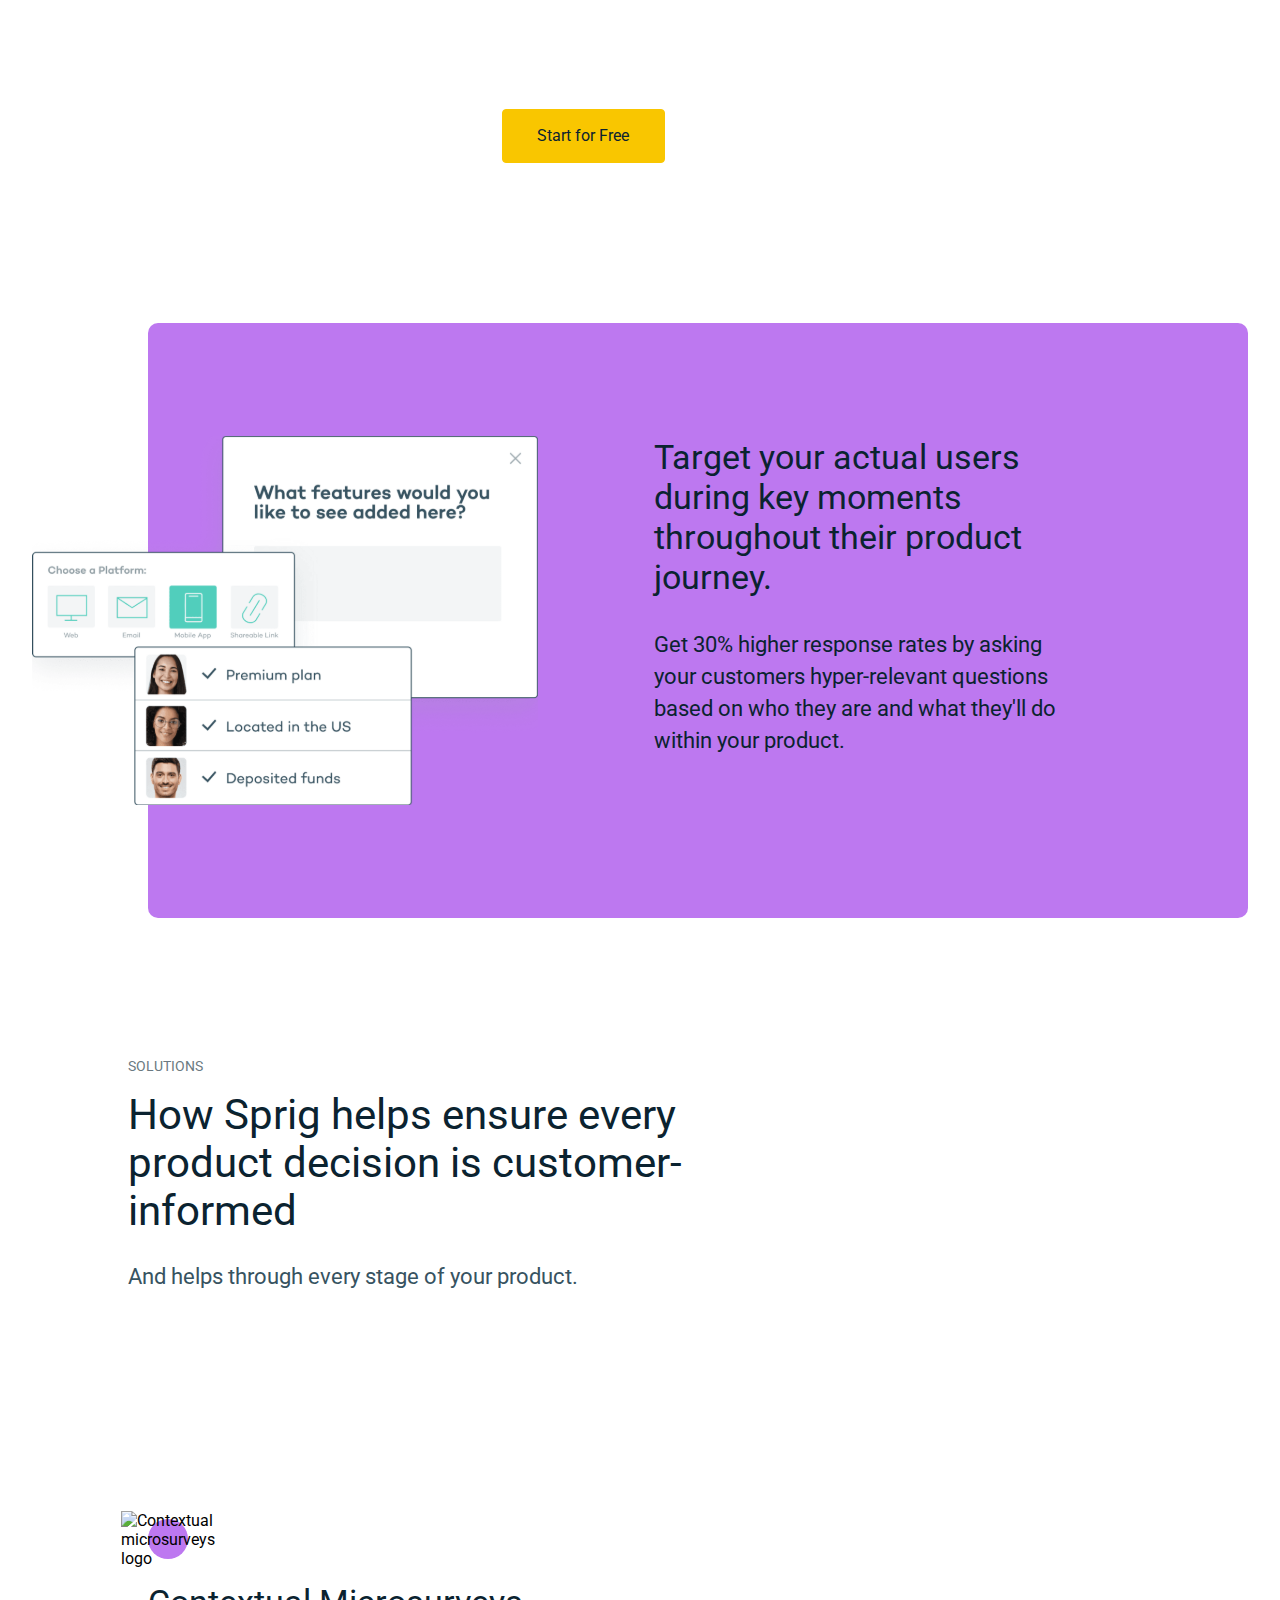
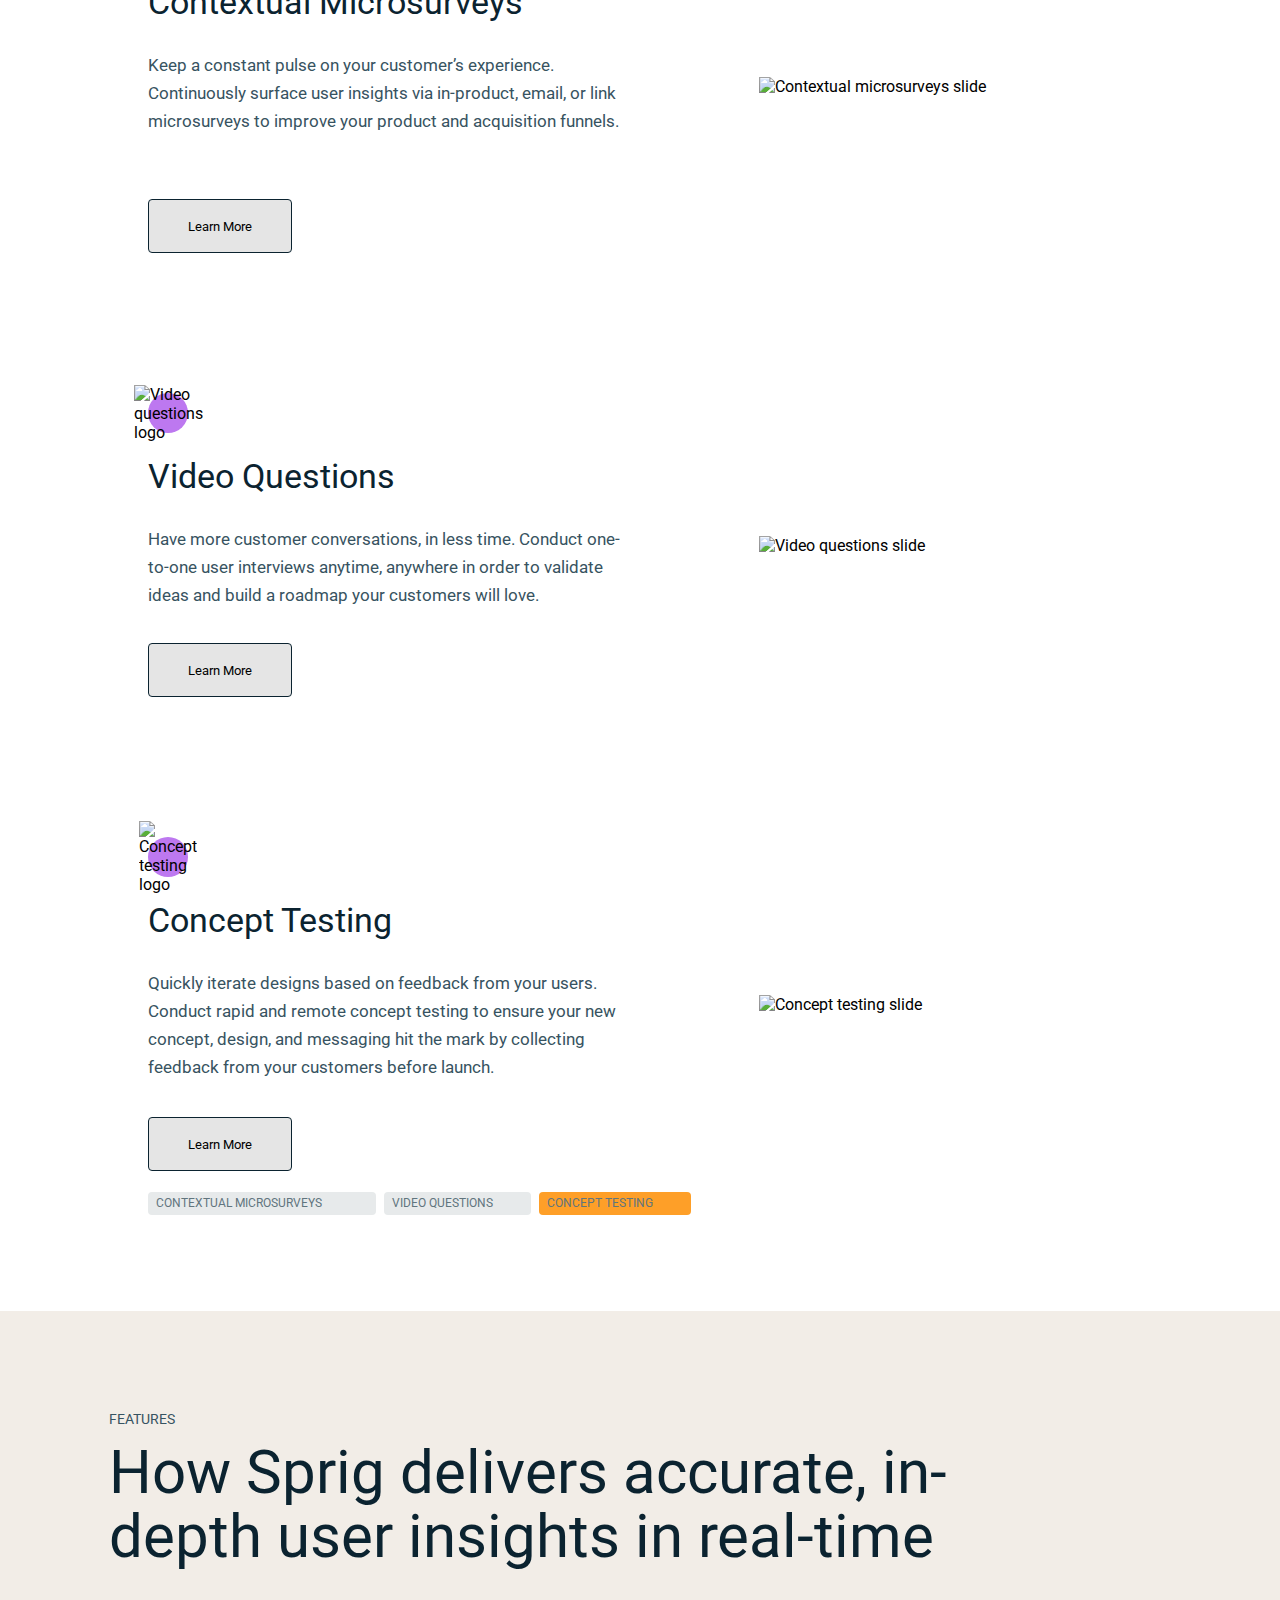
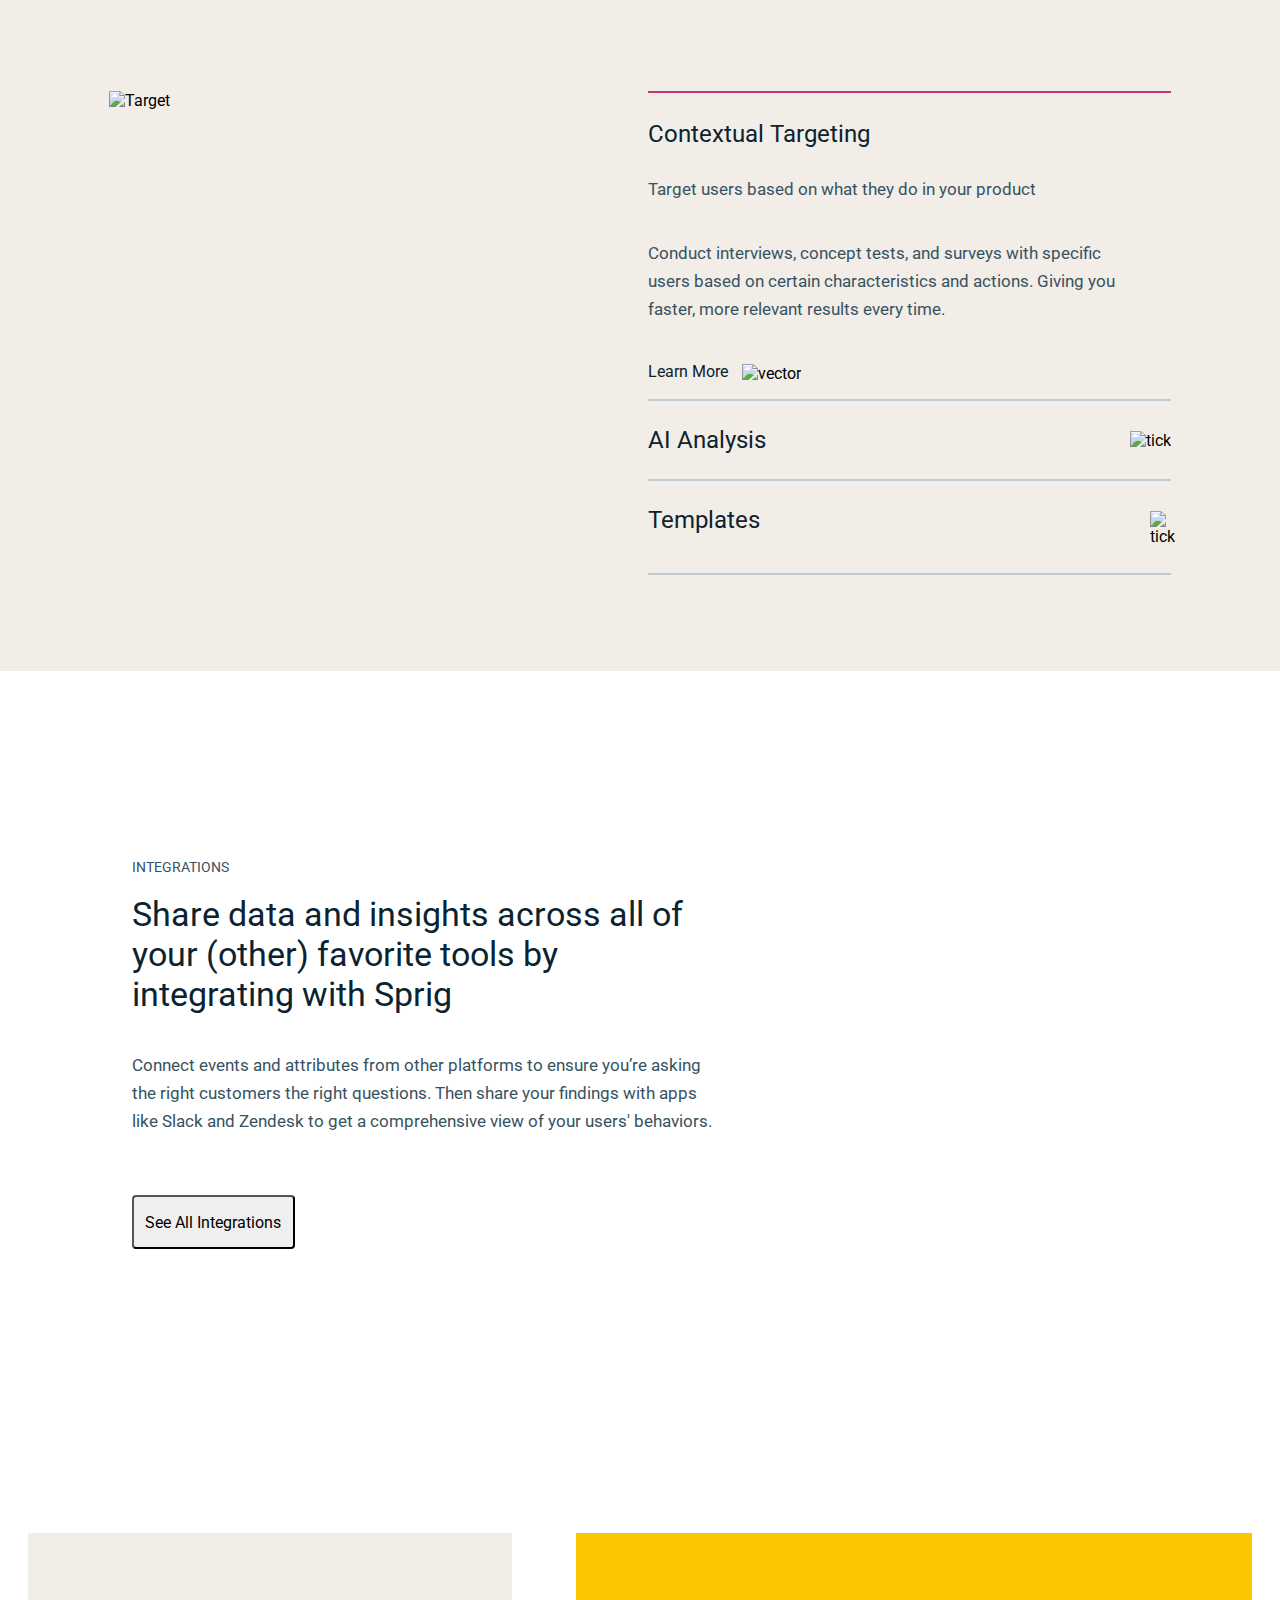
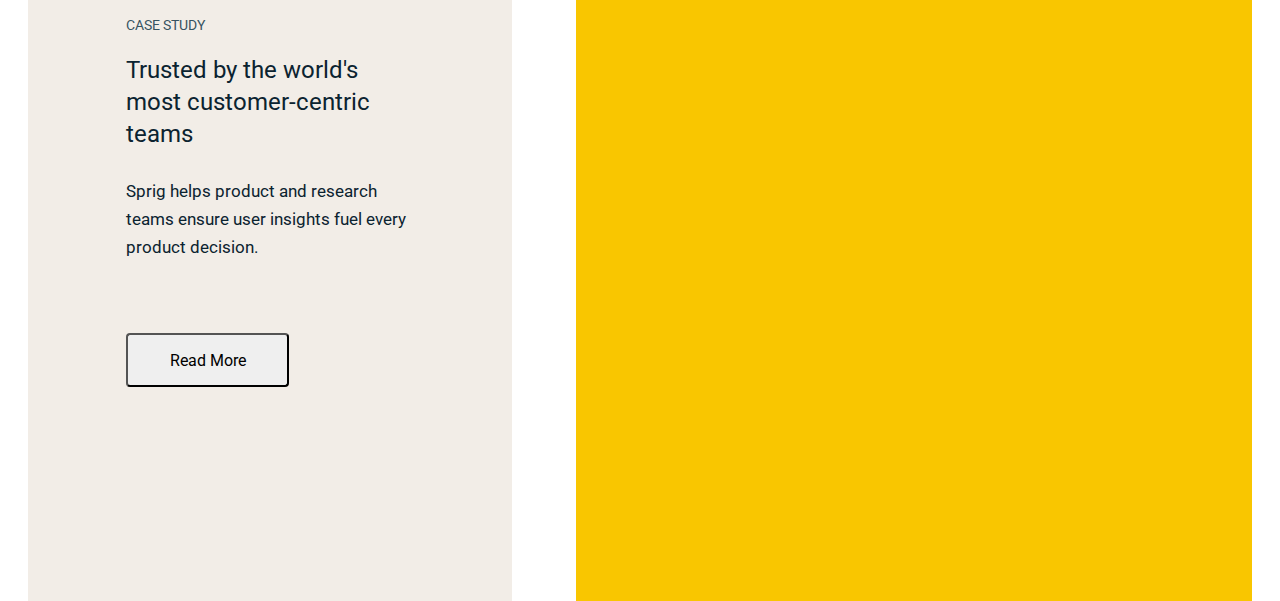
==== commit df8509d2: "finish top_bar finish header_wrap start block3 finish 8 section finish 12 section" ====
--- a/Hilevych_project_html/index.html
+++ b/Hilevych_project_html/index.html
@@ -163,8 +163,8 @@
         <button class="header_content__button__Start btn__start">Start for Free</button>
     </div>
     <section class="container_actualUsers">
-        <div class="actualUsersSlide_wrapper">
-            <img src="images/actualUsersSlide.svg" alt="Actual users slide" class="actualUsersSlide_logo">
+        <div class="actualUsers__Slide_wrapper">
+            <img src="images/actualUsersSlide.svg" alt="Actual users slide" class="actualUsers__Slide_logo">
         </div>
         <div class="aboutModernProductTeams__wrapper">
             <div class="aboutModernProductTeams__mainInfo">Target your actual users during key moments throughout their
@@ -180,28 +180,146 @@
         <div class="howSprigHelps__mainInfo">How Sprig helps ensure every product decision is customer-informed</div>
         <div class="howSprigHelps__text">And helps through every stage of your product.</div>
     </section>
-    <section class="container_contextualMicrosurveys">
-        <div class="contextualMicrosurveys__wrapper">
-            <div class="contextualMicrosurveys__logo">
-                <img src="images/contextualMicrosurveys__logo.svg" alt="Contextual microsurveys logo">
-                <div class="contextualMicrosurveys__logo__vector">
-                    <img src="images/contextualMicrosurveys_slide_vector.svg" alt="Contextual microsurveys logo vector">
-                    <img src="images/contextualMicrosurveys_slide_vector.svg" alt="Contextual microsurveys logo vector">
-                </div>
-            </div>
-            <div class="contextualMicrosurveys__title">Contextual Microsurveys
-            </div>
-            <div class="contextualMicrosurveys__text">Keep a constant pulse on your customer’s experience. Continuously
-                surface user insights via in-product, email, or link microsurveys to improve your product and
-                acquisition funnels.
-            </div>
-            <button class="contextualMicrosurveys__btn__learnMore">Learn More</button>
-        </div>
-        <div class="contextualMicrosurveysSlide_wrapper">
-            <img src="images/contextualMicrosurveys__slide.svg" alt="Contextual microsurveys slide"
-                 class="contextualMicrosurveys__slide">
-        </div>
-    </section>
+    <section id="mainItem_1_contextualMicrosurveys" class="container_mainItem">
+        <div class="mainItem__info-block__wrapper">
+            <div class="mainItem__text-block__wrapper">
+                <div id="contextualMicrosurveys__logo" class="mainItem__text-block__logo">
+                    <img src="images/contextualMicrosurveys_logo.svg" alt="Contextual microsurveys logo">
+                </div>
+                <div class="mainItem__text-block__title">Contextual Microsurveys
+                </div>
+                <div class="mainItem__text-block__text text_17">Keep a constant pulse on your customer’s experience.
+                    Continuously surface user insights via in-product, email, or link microsurveys to improve your
+                    product and
+                    acquisition funnels.
+                </div>
+            </div>
+            <button class="mainItem__text-block__btn_learnMore">Learn More</button>
+        </div>
+        <div class="mainItem__slide-block__wrapper">
+            <img src="images/contextualMicrosurveys_slide.svg" alt="Contextual microsurveys slide"
+                 class="mainItem__slide-block__slide">
+        </div>
+    </section>
+    <section id="mainItem_2_videoQuestions" class="container_mainItem">
+        <div class="mainItem__info-block__wrapper">
+            <div class="mainItem__text-block__wrapper">
+                <div id="videoQuestions__logo" class="mainItem__text-block__logo">
+                    <img src="images/videoQuestions_logo.svg" alt="Video questions logo">
+                </div>
+                <div class="mainItem__text-block__title">Video Questions</div>
+                <div class="mainItem__text-block__text text_17">Have more customer conversations, in less time. Conduct
+                    one-to-one user interviews anytime, anywhere in order to validate ideas and build a roadmap your
+                    customers will love.
+                </div>
+            </div>
+            <button class="mainItem__text-block__btn_learnMore">Learn More</button>
+        </div>
+        <div class="mainItem__slide-block__wrapper">
+            <img src="images/videoQuestions_slide.svg" alt="Video questions slide"
+                 class="mainItem__slide-block__slide">
+        </div>
+    </section>
+    <section id="mainItem_3_conceptTesting" class="container_mainItem">
+        <div class="mainItem__info-block__wrapper">
+            <div class="mainItem__text-block__wrapper">
+                <div id="conceptTesting__logo" class="mainItem__text-block__logo">
+                    <img src="images/conceptTesting_logo.svg" alt="Concept testing logo">
+                </div>
+                <div class="mainItem__text-block__title">Concept Testing</div>
+                <div class="mainItem__text-block__text text_17">Quickly iterate designs based on feedback from your
+                    users. Conduct rapid and remote concept testing to ensure your new concept, design, and messaging
+                    hit the
+                    mark by collecting feedback from your customers before launch.
+                </div>
+            </div>
+            <button class="mainItem__text-block__btn_learnMore">Learn More</button>
+        </div>
+        <div class="mainItem__slide-block__wrapper">
+            <img src="images/conceptTesting_slide.svg" alt="Concept testing slide"
+                 class="mainItem__slide-block__slide">
+        </div>
+    </section>
+    <section class="navbar_mainItems">
+        <div id="navbar_mainItem_1" class="navbar_mainItems__item">Contextual Microsurveys</div>
+        <div id="navbar_mainItem_2" class="navbar_mainItems__item">Video Questions</div>
+        <div id="navbar_mainItem_3" class="navbar_mainItems__item">Concept Testing</div>
+    </section>
+    <section class="container_insightsInRealTime">
+        <div class="insightsInRealTime__title_wrapper">
+            <div class="title__mainWardUppercase">Features</div>
+            <div class="insightsInRealTime__title">How Sprig delivers accurate, in-depth user insights in real-time
+            </div>
+        </div>
+        <div class="insightsInRealTime__info_wrapper">
+            <div class="insightsInRealTime__foto_wrapper">
+                <img src="images/insightsInRealTime_foto.svg" alt="Target">
+            </div>
+            <div class="insightsInRealTime__text-block__wrapper">
+                <div class="insightsInRealTime__text-block__title text_24_left_black">Contextual Targeting</div>
+                <div class="insightsInRealTime__text-block__text1 text_17">Target users based on what they do in your
+                    product
+                </div>
+                <div class="insightsInRealTime__text-block__text1 text_17">Conduct interviews, concept tests, and
+                    surveys with specific users based on certain characteristics and actions. Giving you faster, more
+                    relevant
+                    results every time.
+                </div>
+                <div class="insightsInRealTime__text-block__btn_learnMore__wrapper">
+                    <div class="insightsInRealTime__text-block__btn_learnMore">Learn More</div>
+                    <div class="insightsInRealTime__text-block__btn_learnMore__vector__wrapper"><img
+                            src="images/insightsInRealTime__text-block__btn_learnMore__vector.svg" alt="vector"></div>
+                </div>
+                <div class="insightsInRealTime__text-block__table">
+                    <div class="text_24_left_black ">AI Analysis</div>
+                    <div><img src="images/insightsInRealTime__text-block__table__tick.svg" alt="tick"></div>
+                </div>
+                <div class="insightsInRealTime__text-block__table">
+                    <div class="text_24_left_black ">Templates</div>
+                    <div class="insightsInRealTime__text-block__table__click"><img
+                            src="images/insightsInRealTime__text-block__table__tick.svg" alt="tick"></div>
+                </div>
+            </div>
+        </div>
+    </section>
+    <section class="container__integrations">
+        <div class="integrations__info-block__wrapper">
+            <div class="integrations__text-block_wrapper">
+                <div class="title__mainWardUppercase">INTEGRATIONS</div>
+                <div class="integrations__text-block__title">Share data and insights across all of your (other) favorite
+                    tools by integrating with Sprig
+                </div>
+                <div class="integrations__text-block__text text_17">Connect events and attributes from other platforms
+                    to ensure you’re asking the right customers the right questions. Then share your findings with apps
+                    like Slack and Zendesk to get a comprehensive
+                    view of your users' behaviors.
+                </div>
+            </div>
+            <button class="btn__start">See All Integrations</button>
+        </div>
+        <div class="integrations__logo-block_wrapper">
+            <img src="images/integrations__logo-block_logo.svg" alt="logo" class="integrations__logo-block__logo">
+        </div>
+
+    </section>
+    <section class="container__caseStudy">
+        <div class="caseStudy__info-block__wrapper">
+            <div class="caseStudy__text-block_wrapper">
+                <div class="title__mainWardUppercase">CASE STUDY</div>
+                <div class="caseStudy__text-block__title">Trusted by the world's most customer-centric teams</div>
+                <div class="caseStudy__text-block__text text_17">Sprig helps product and research teams ensure user
+                    insights fuel every product decision.
+                </div>
+            </div>
+            <button class="btn__start">Read More</button>
+        </div>
+        <div class="integrations__quote-block_wrapper">
+            <div></div>
+            <div></div>
+        </div>
+
+    </section>
+
 
 </main>
 
--- a/Hilevych_project_html/main.css
+++ b/Hilevych_project_html/main.css
@@ -12,8 +12,31 @@
     --light-grey-color: #6A7981;
     --dark-grey-color: #375361;
     --grey-color-2: #E5E5E5;
+    --grey-color-3_text: #61757E;
+    --grey-color-4_bg: #E7EAEB;
+    --grey-color-5_border: #C3CACD;
     --violet-color: #BD78F0;
-}
+    --orange-color_bg: #FE9F28;
+}
+
+.text_17 {
+    font-size: 17px;
+    font-weight: 400;
+    line-height: 28px;
+}
+
+
+.text_24_left_black {
+    font-size: 24px;
+    font-weight: 400;
+    line-height: 32px;
+    text-align: left;
+    color: var(--black-color);
+}
+
+
+
+
 
 a {
 }
@@ -606,20 +629,21 @@
     border-radius: 10px;
 }
 
-.actualUsersSlide_wrapper {
-    display: flex;
-    align-items: center;
+.actualUsers__Slide_wrapper {
+    display: flex;
+    align-items: center;
+    justify-content: flex-end;
     width: 46%;
     position: relative;
 }
 
-.actualUsersSlide_logo {
-    width: 100%;
+.actualUsers__Slide_logo {
+    max-width: 100%;
     position: absolute;
     right: 116px;
 }
 
-.aboutActualUsersSlide__wrapper {
+.aboutActualUsers__Slide__wrapper {
     display: flex;
     box-sizing: border-box;
     flex-direction: column;
@@ -640,18 +664,21 @@
     color: var(--black-color);
 }
 
-.aboutActualUsersSlide__text {
-    box-sizing: border-box;
-    min-height: 56px;
-    width: 100%;
-    margin-top: 39px;
-    padding-right: 19%;
-    margin-bottom: 147px;
-    font-size: 17px;
-    font-weight: 400;
-    line-height: 28px;
-    color: var(--black-color);
-}
+/*TEXT-17*/
+
+
+/*.aboutActualUsersSlide__text {*/
+/*    box-sizing: border-box;*/
+/*    min-height: 56px;*/
+/*    width: 100%;*/
+/*    margin-top: 39px;*/
+/*    padding-right: 19%;*/
+/*    margin-bottom: 147px;*/
+/*    font-size: 17px;*/
+/*    font-weight: 400;*/
+/*    line-height: 28px;*/
+/*    color: var(--black-color);*/
+/*}*/
 
 /*container_howSprigHelps*/
 .container_howSprigHelps {
@@ -691,24 +718,32 @@
     color: var(--dark-grey-color);
 }
 
-/*Contextual Microsurveys*/
-.container_contextualMicrosurveys {
+/*container for mainItem*/
+.container_mainItem {
     width: 1260px;
     /*min-height: 537px;*/
-    margin: 0 32px 0 148px;
-    display: flex;
-    box-sizing: border-box;
-}
-
-.contextualMicrosurveys__wrapper {
-    display: flex;
-    box-sizing: border-box;
-    flex-direction: column;
-    width: 59%;
-    padding-bottom: 140px;
-}
-
-.contextualMicrosurveys__logo {
+    margin: 0 32px 140px 148px;
+    display: flex;
+    box-sizing: border-box;
+}
+
+.mainItem__info-block__wrapper {
+    display: flex;
+    box-sizing: border-box;
+    flex-direction: column;
+    justify-content: space-between;
+    max-width: 50%;
+}
+
+.mainItem__text-block__wrapper {
+    display: flex;
+    box-sizing: border-box;
+    flex-direction: column;
+    justify-content: flex-start;
+    width: 100%;
+}
+
+.mainItem__text-block__logo {
     width: 40px;
     height: 40px;
     border-radius: 50%;
@@ -716,25 +751,9 @@
     display: flex;
     align-items: center;
     justify-content: center;
-    position: relative;
-}
-
-.contextualMicrosurveys__logo > img {
-    margin-top: 5px;
-    width: 20px;
-    height: 20px;
-}
-
-.contextualMicrosurveys__logo__vector {
-    display: flex;
-    flex-direction: column;
-    align-items: center;
-    justify-content: center;
-    position: absolute;
-    row-gap: 2px;
-}
-
-.contextualMicrosurveys__title {
+}
+
+.mainItem__text-block__title {
     height: 40px;
     box-sizing: border-box;
     margin: 23px 0 29px;
@@ -745,35 +764,356 @@
     color: var(--black-color);
 }
 
-.contextualMicrosurveys__text {
-    box-sizing: border-box;
+/*_+.text_17*/
+.mainItem__text-block__text {
+    box-sizing: border-box;
+    display: flex;
+    text-wrap: normal;
     width: 484px;
     height: 84px;
-    font-size: 17px;
-    font-weight: 400;
-    line-height: 28px;
     color: var(--dark-grey-color);
 }
 
-.contextualMicrosurveys__btn__learnMore {
+.mainItem__text-block__btn_learnMore {
     width: 144px;
     height: 54px;
     border-radius: 4px;
     border: 1px solid var(--black-color);
     box-sizing: border-box;
     text-align: center;
-    margin: 64px 0 140px;
     background: var(--grey-color-2);
 }
 
-.contextualMicrosurveysSlide_wrapper {
-    display: flex;
+.mainItem__slide-block__wrapper {
+    display: flex;
+    align-items: center;
+    justify-content: flex-end;
+    width: 50%;
+}
+
+.mainItem__slide-block__slide {
+    /*width: 513px;*/
+    width: 77%;
+}
+
+#mainItem_1_contextualMicrosurveys {
+    height: 334px;
+}
+
+#mainItem_2_videoQuestions {
+    height: 304px;
+}
+
+#mainItem_3_conceptTesting {
+    height: 334px;
+}
+
+/*navbar_mainItems*/
+.navbar_mainItems {
+    margin: 0 32px 0 148px;
+    width: 100%;
+    display: flex;
+    box-sizing: border-box;
+    position: relative;
+    justify-content: flex-start;
+    column-gap: 8px;
+}
+
+.navbar_mainItems__item {
+
+    box-sizing: border-box;
+    display: flex;
+    height: 23px;
+    padding: 3px 8px 4px;
+    color: var(--grey-color-3_text);
+    border-radius: 4px;
+    font-size: 12px;
+    font-weight: 400;
+    line-height: 16px;
+    text-align: left;
+    align-items: center;
+    text-transform: uppercase;
+    position: absolute;
+    top: -119px;
+}
+
+#navbar_mainItem_1 {
+    width: 228px;
+    background: var(--grey-color-4_bg);
+}
+
+#navbar_mainItem_2 {
+    width: 147px;
+    background: var(--grey-color-4_bg);
+    left: 236px;
+}
+
+#navbar_mainItem_3 {
+    width: 152px;
+    background: var(--orange-color_bg);
+    left: 391px;
+}
+
+/*SECTION_insightsInRealTime*/
+.container_insightsInRealTime {
+    display: flex;
+    flex-wrap: wrap;
+    box-sizing: border-box;
+    width: 100%;
+    height: 960px;
+    background: #F2EDE7;
+    /*padding: 96px 122px 94px;*/
+    padding: 96px 8.5% 94px;
+}
+
+.insightsInRealTime__title_wrapper {
+    display: flex;
+    box-sizing: border-box;
+    width: 1196px;
+    height: 162px;
+    margin-bottom: 120px;
+    flex-direction: column;
     align-items: flex-start;
-    width: 41%;
-}
-
-.contextualMicrosurveys__slide {
-    width: 100%;
-}
-
-
+    justify-content: space-between;
+}
+
+.title__mainWardUppercase {
+    width: 130px;
+    height: 24px;
+    font-size: 14px;
+    font-weight: 400;
+    line-height: 24px;
+    text-align: left;
+    color: var(--dark-grey-color);
+    text-transform: uppercase;
+}
+
+.insightsInRealTime__title {
+    height: 128px;
+    width: 85%;
+    font-size: 60px;
+    font-weight: 400;
+    line-height: 64px;
+    text-align: left;
+    color: var(--black-color);
+}
+
+.insightsInRealTime__info_wrapper {
+    display: flex;
+    width: 100%;
+    height: 484px;
+}
+
+.insightsInRealTime__foto_wrapper {
+    display: flex;
+    align-items: flex-start;
+    width: 50.8%;
+    height: 484px;
+
+}
+
+.insightsInRealTime__foto_wrapper img {
+    width: 384px;
+}
+
+.insightsInRealTime__text-block__wrapper {
+    display: flex;
+    flex-direction: column;
+    box-sizing: border-box;
+    width: 49.2%;
+    height: 484px;
+    border-top: 2px solid #C9316F;
+    border-bottom: 2px solid var(--grey-color-5_border);
+}
+
+.insightsInRealTime__text-block__title {
+    width: 245px;
+    height: 32px;
+    margin: 25px 0 7px;
+}
+
+.insightsInRealTime__text-block__text1 {
+    padding: 18px 0;
+    width: 95%;
+    color: var(--dark-grey-color);
+}
+
+.insightsInRealTime__text-block__btn_learnMore__wrapper {
+    display: flex;
+    align-items: center;
+    width: 100%;
+}
+
+.insightsInRealTime__text-block__btn_learnMore {
+    width: 86px;
+    height: 28px;
+    margin: 17px 8px 13px 0;
+    font-size: 16px;
+    font-weight: 400;
+    line-height: 28px;
+    text-align: left;
+    color: var(--black-color);
+}
+.insightsInRealTime__text-block__btn_learnMore__vector__wrapper {
+    display: flex;
+    align-items: center;
+    height: 28px;
+    padding-top: 7px;
+}
+.insightsInRealTime__text-block__table {
+    display: flex;
+    box-sizing: border-box;
+    flex-direction: row;
+    justify-content: space-between;
+    align-items: center;
+    height: 80px;
+    width: 100%;
+    border-top: 2px solid var(--grey-color-5_border);
+
+}
+.insightsInRealTime__text-block__table.text_24_left_black {
+    width: 130px;
+    height: 28px;
+
+}
+.insightsInRealTime__text-block__table__click {
+    width: 21px;
+    height: 18px;
+}
+/*SECTION container__integrations*/
+.container__integrations {
+    display: flex;
+    box-sizing: border-box;
+    justify-content: space-between;
+    width: 100%;
+    min-height: 394px;
+    margin: 184px 0 240px 10.3%;
+}
+
+.integrations__info-block__wrapper {
+    display: flex;
+    box-sizing: border-box;
+    flex-direction: column;
+    justify-content: space-between;
+    width: 51.8%;
+    min-height: 394px;
+    margin-bottom: 44px;
+}
+
+.integrations__text-block_wrapper {
+    display: flex;
+    box-sizing: border-box;
+    flex-direction: column;
+    justify-content: space-between;
+    width: 100%;
+    min-height: 304px;
+}
+.integrations__text-block__title {
+    min-height: 120px;
+    max-width: 669px;
+    font-size: 34px;
+    font-weight: 400;
+    line-height: 40px;
+    text-align: left;
+    color: var(--black-color);
+    margin: 15px 0 37px;
+}
+.integrations__text-block__text {
+    height: 84px;
+    max-width: 669px;
+    text-align: left;
+    color: var(--dark-grey-color);
+    margin-bottom: 36px;
+}
+.integrations__text-block_wrapper>button {
+    width: 208px;
+    border: 1px solid var(--yellow-color);
+    background: var(--yellow-color);
+    color: var(--black-color);
+}
+
+.integrations__logo-block_wrapper {
+    display: flex;
+    box-sizing: border-box;
+    flex-direction: row;
+    justify-content: flex-end;
+    width: 48.2%;
+    height: 100%;
+    position: relative;
+}
+.integrations__logo-block_wrapper img {
+    position: absolute;
+    right: -72px;
+    top: -20px;
+}
+
+/*BLOCK caseStudy*/
+.container__caseStudy {
+    display: flex;
+    box-sizing: border-box;
+    flex-direction: row;
+    justify-content: space-between;
+    width: 100%;
+    min-height: 584px;
+    padding: 0 2.2%;
+    column-gap: 0.5%;
+}
+
+.caseStudy__info-block__wrapper {
+    display: flex;
+    box-sizing: border-box;
+    flex-direction: column;
+    justify-content: space-between;
+    row-gap: 36px;
+    width: 39.5%;
+    min-height: 584px;
+    padding: 80px 8% 214px;
+    /*margin-left: 1.4%;*/
+    background: #F2EDE7;
+}
+
+.caseStudy__text-block_wrapper {
+    display: flex;
+    box-sizing: border-box;
+    flex-direction: column;
+    justify-content: space-between;
+    width: 100%;
+    min-height: 226px;
+}
+.caseStudy__text-block__title {
+    min-height: 64px;
+    max-width: 325px;
+    font-size: 24px;
+    line-height: 32px;
+    text-align: left;
+    color: var(--black-color);
+    margin: 17px 0 27px;
+}
+.caseStudy__text-block__text {
+    min-height: 84px;
+    max-width: 325px;
+    text-align: left;
+    color: var(--black-color);
+    margin-bottom: 36px;
+}
+.caseStudy__text-block_wrapper>button {
+    width: 140px;
+    border: 1px solid var(--black-color);
+    color: #000000;
+}
+
+.integrations__quote-block_wrapper {
+    display: flex;
+    box-sizing: border-box;
+    flex-direction: column;
+    justify-content: space-between;
+    width: 55.2%;
+    height: 100%;
+    padding: 79px 14.5% 104px;
+    background: var(--yellow-color);
+}
+/*.integrations__logo-block_wrapper img {*/
+/*    position: absolute;*/
+/*    right: -72px;*/
+/*    top: -20px;*/
+/*}*/
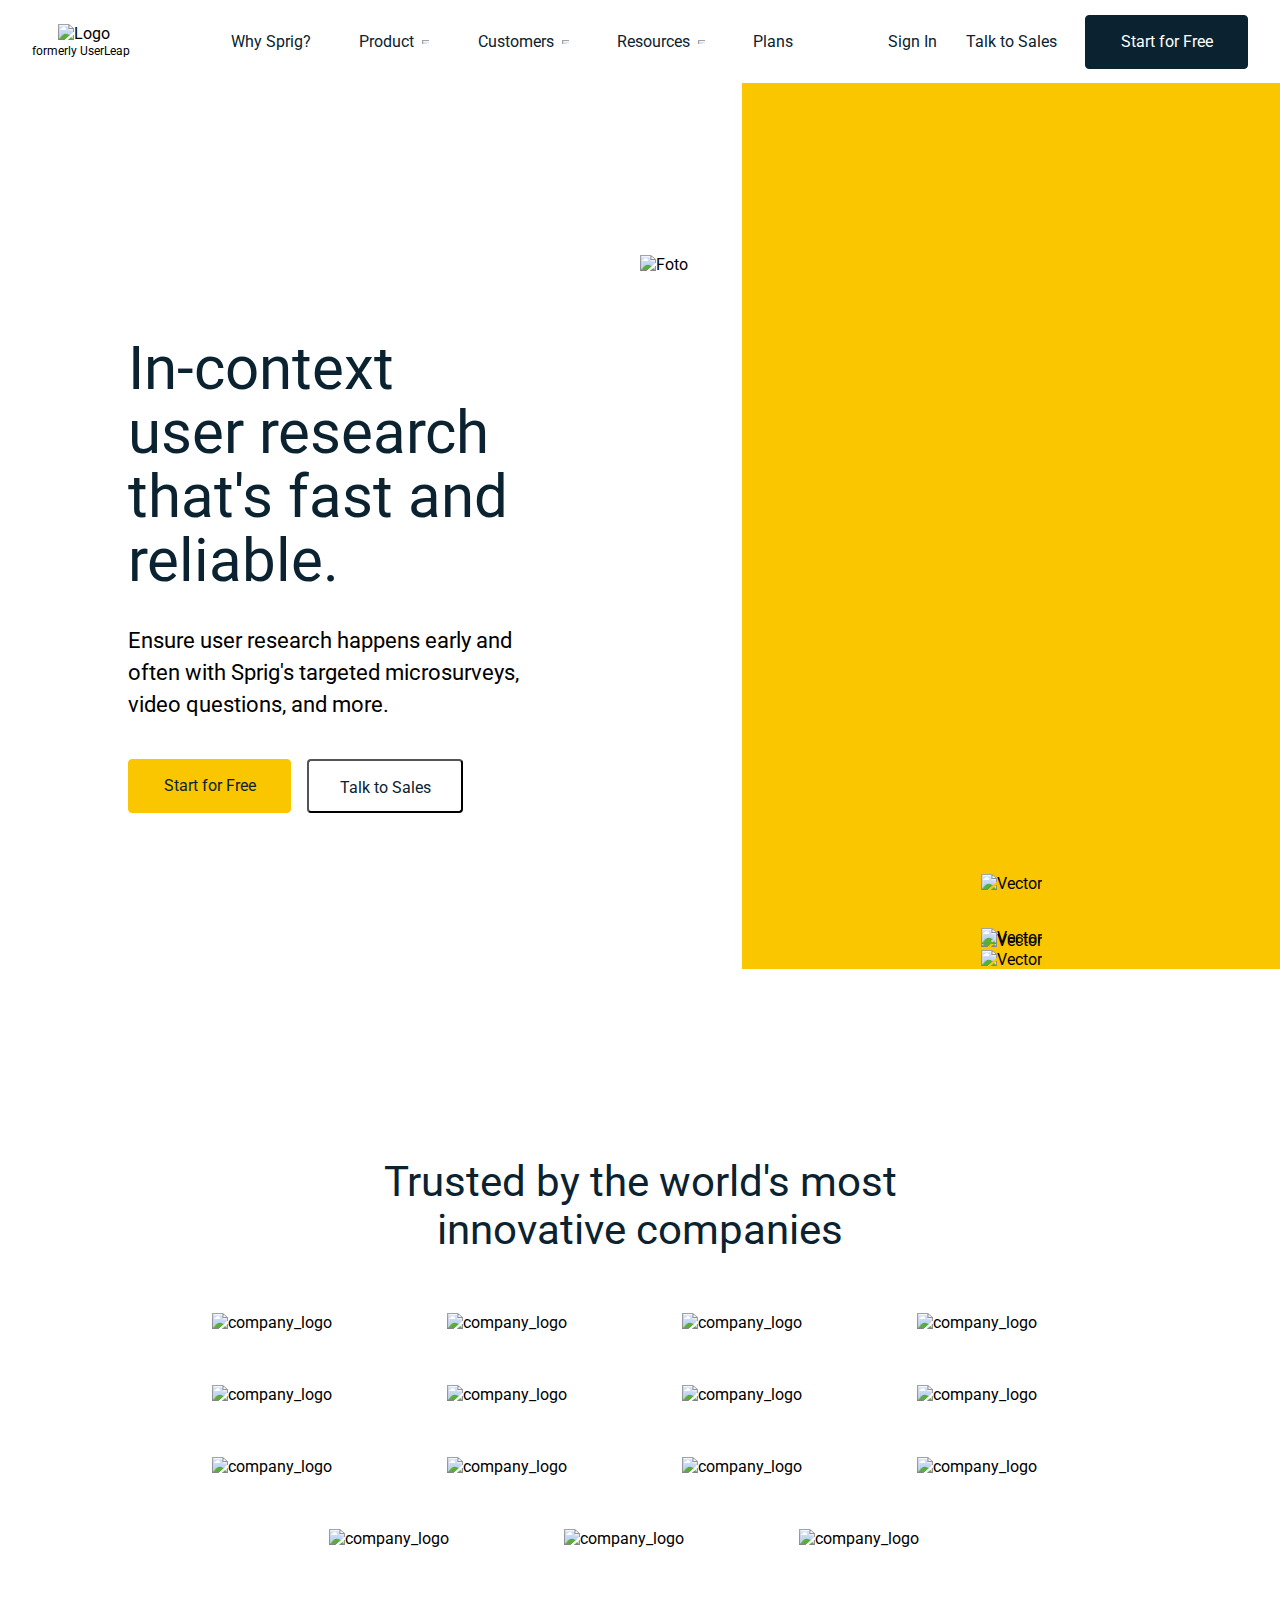
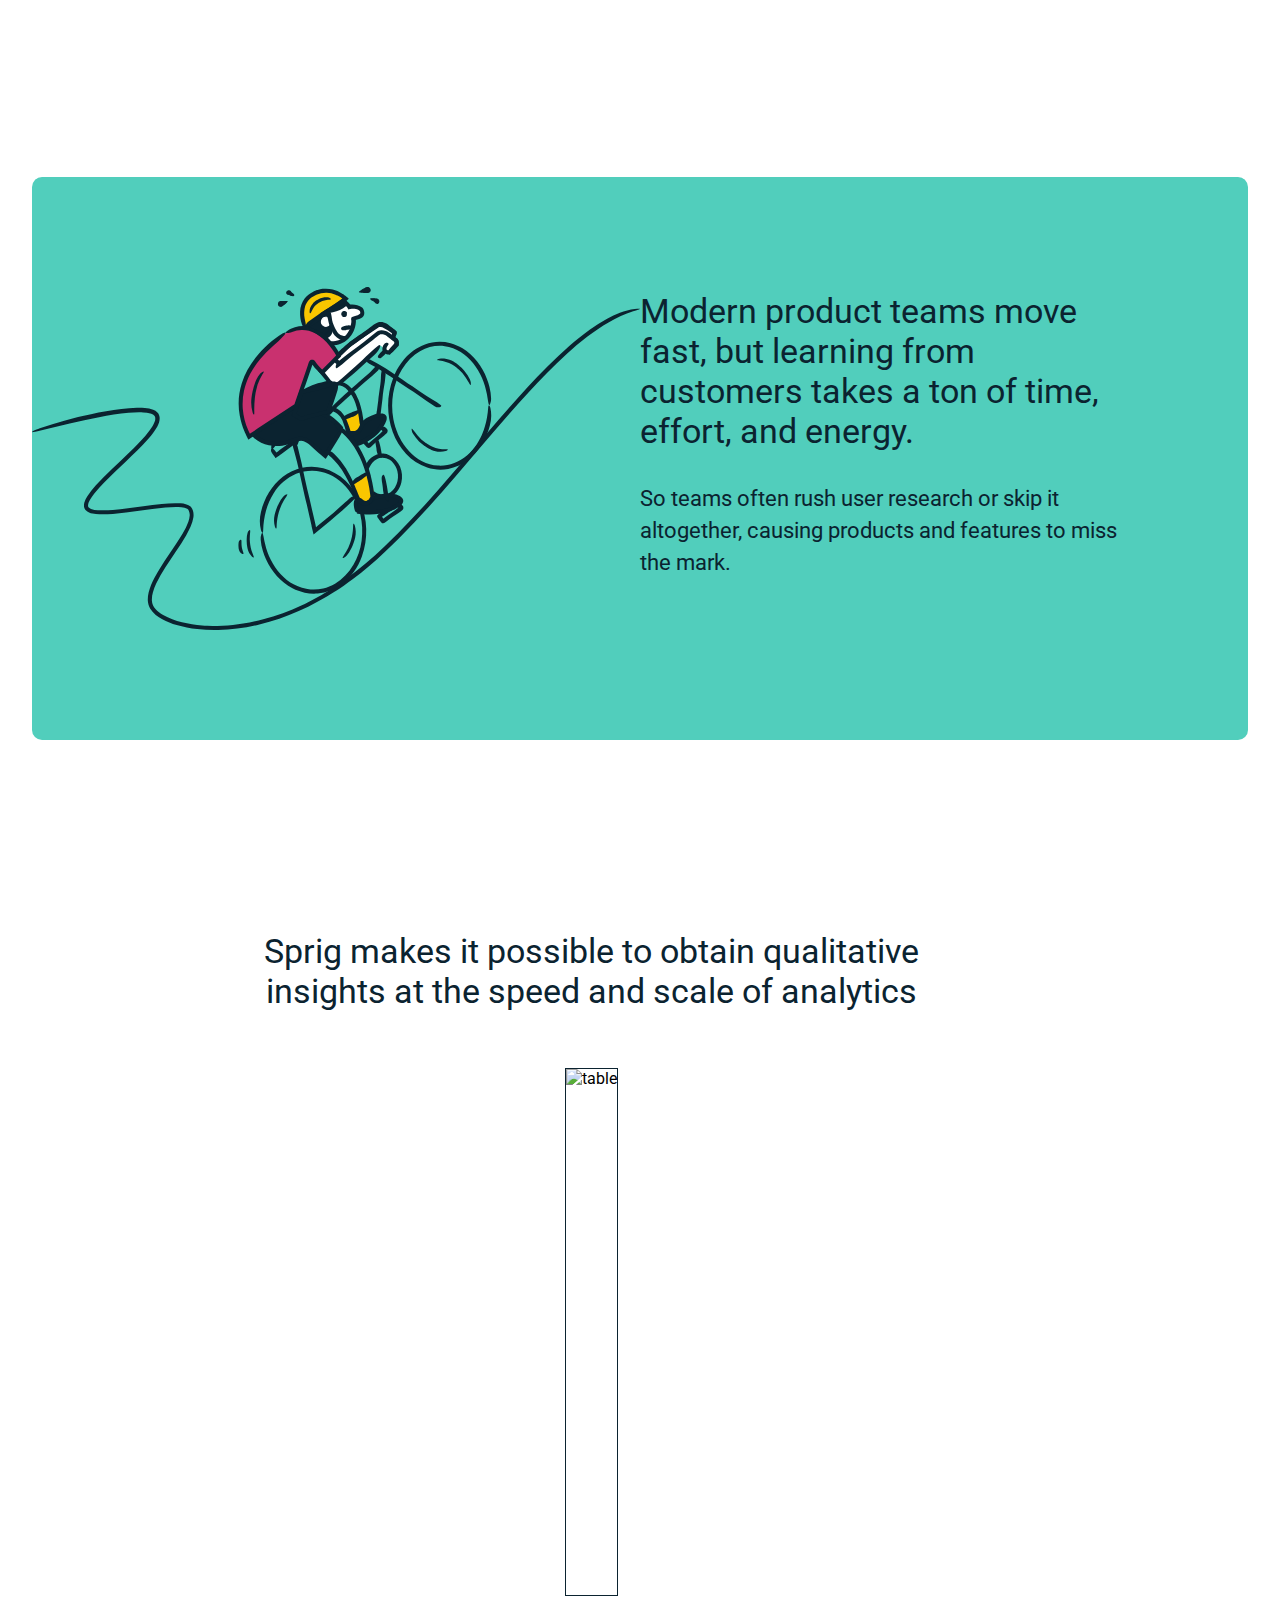
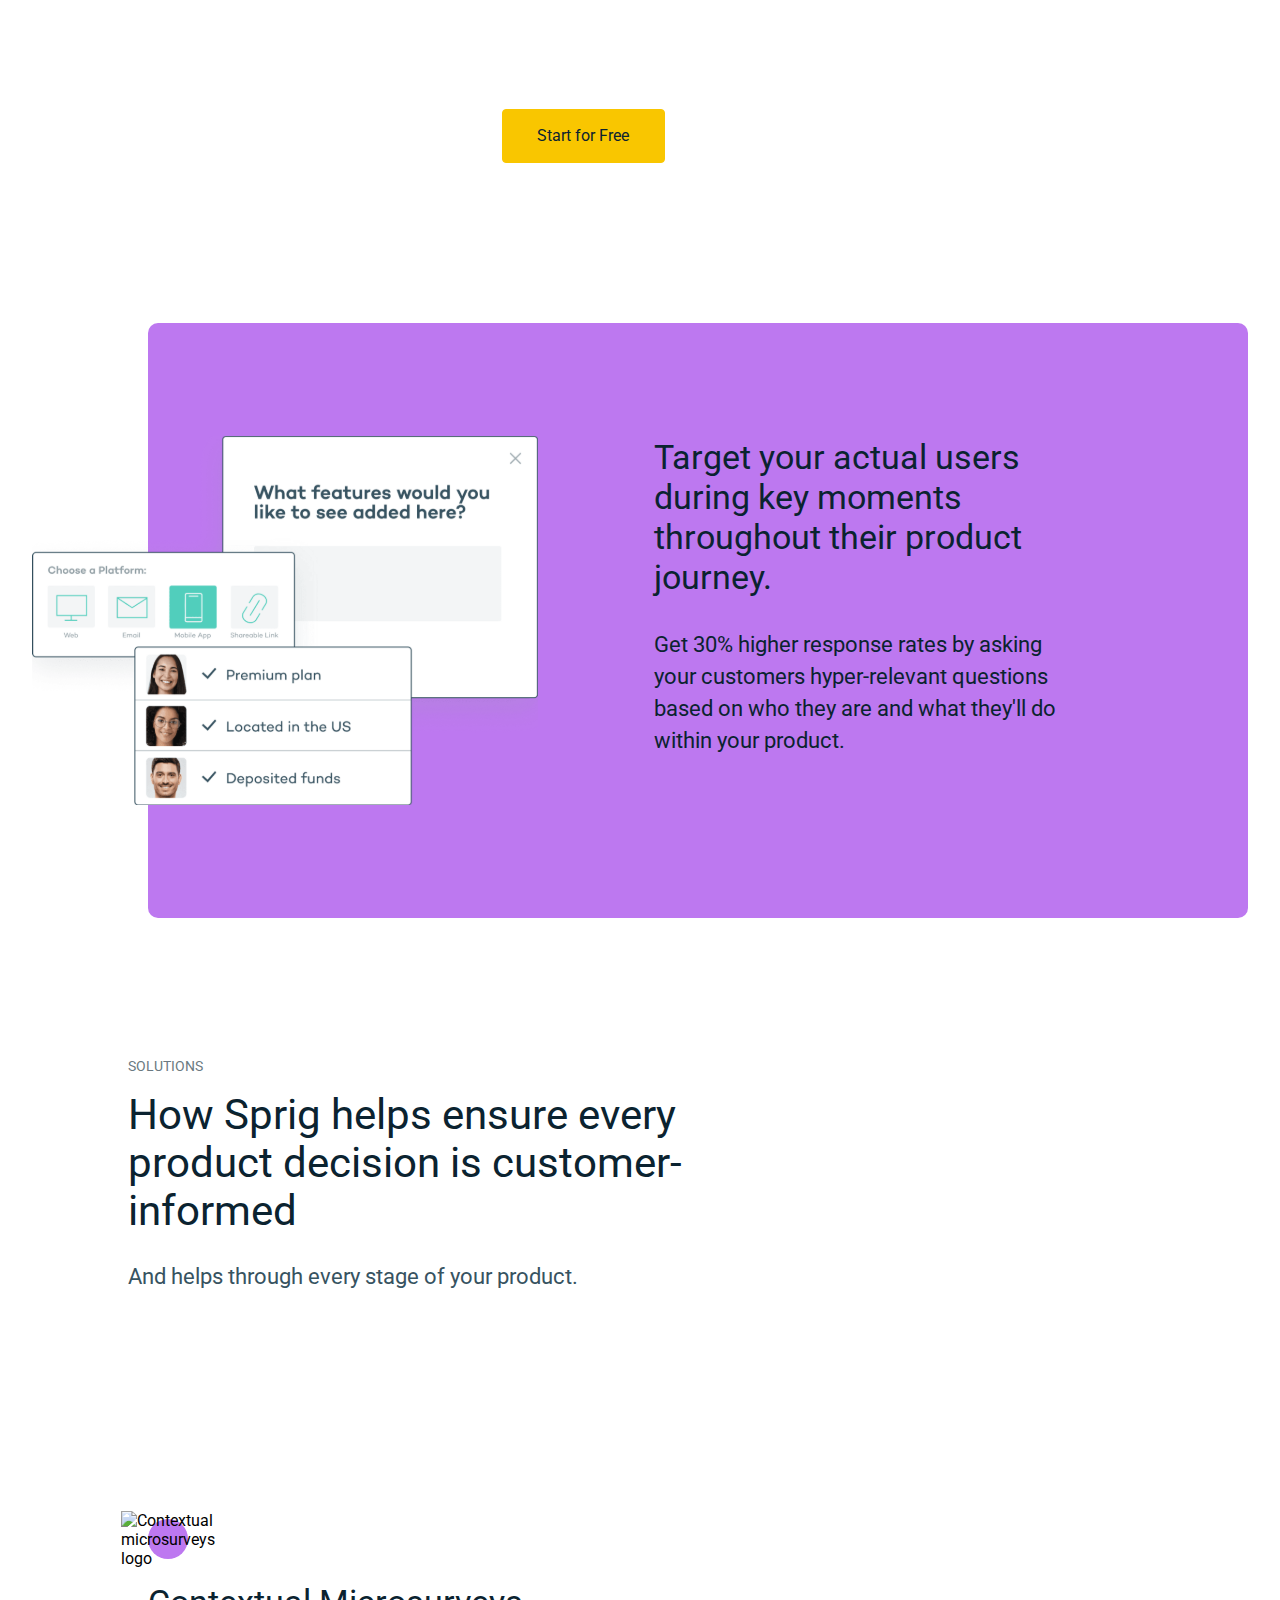
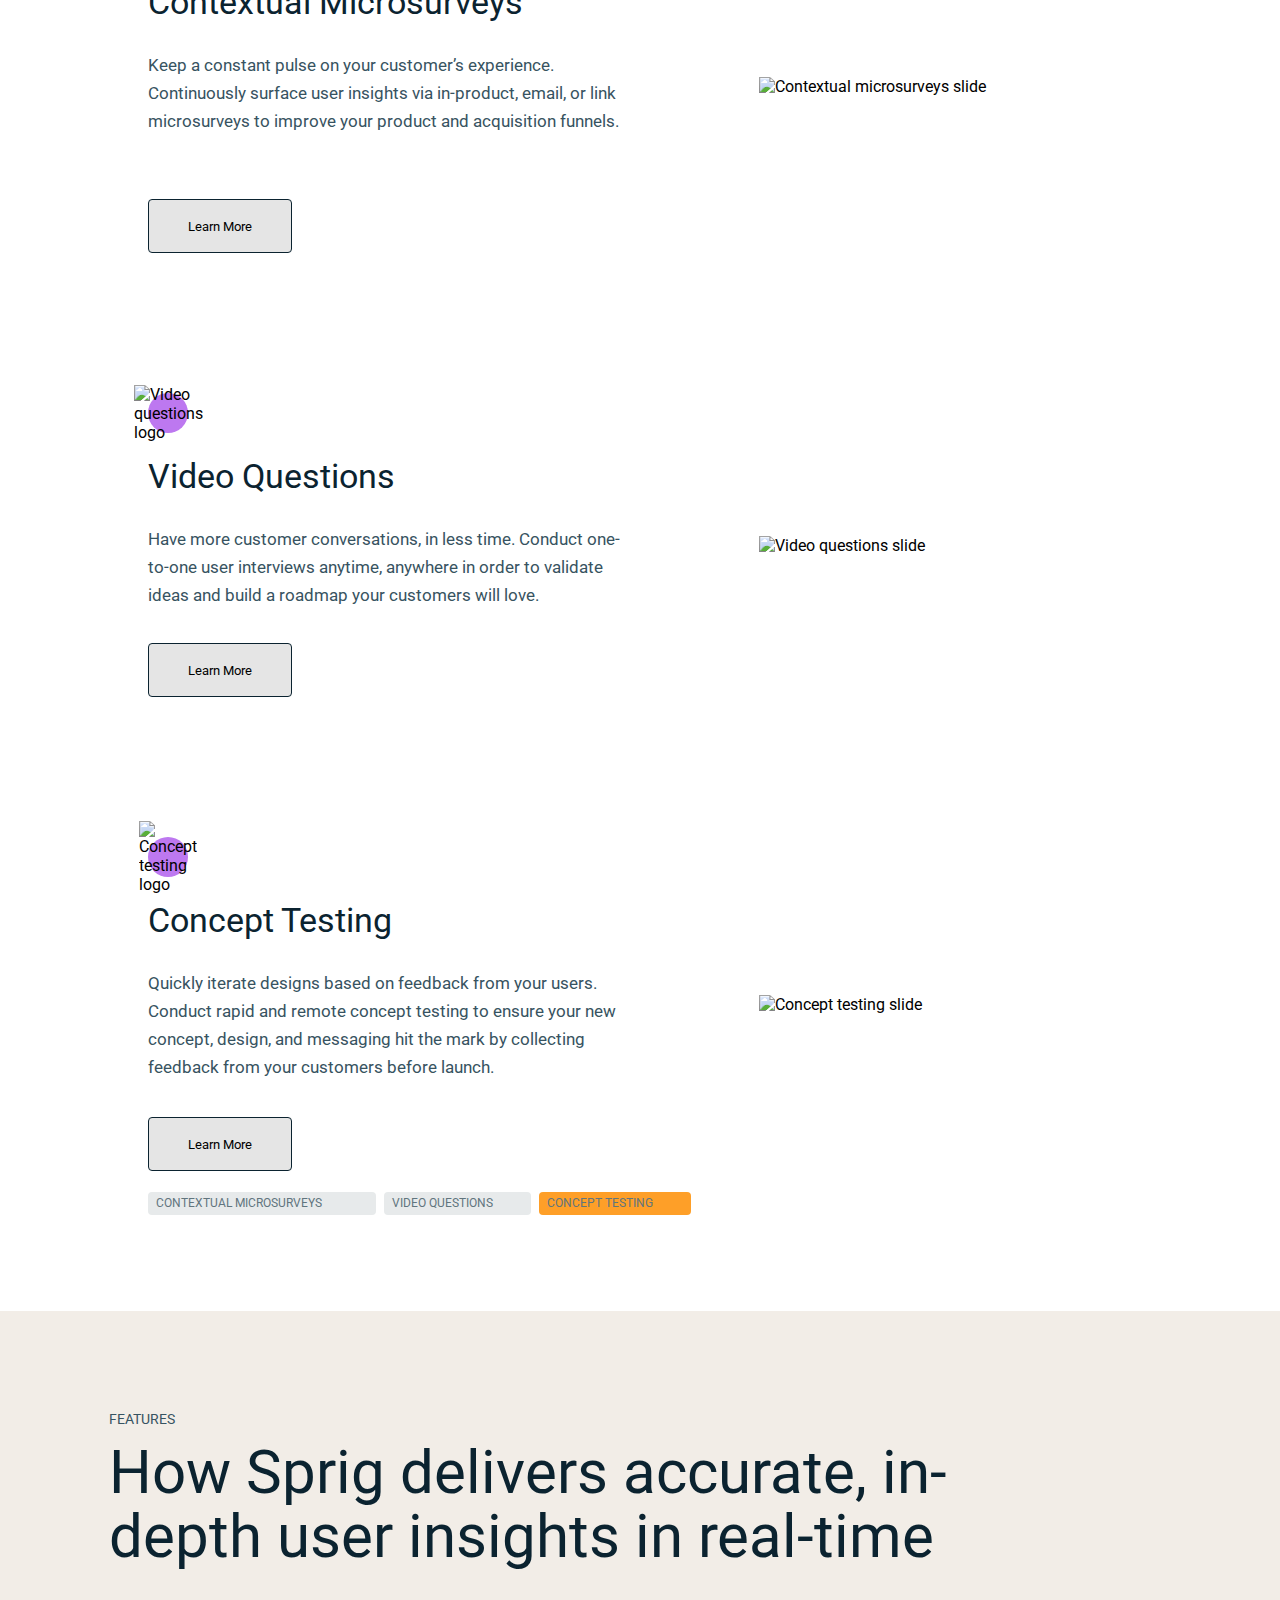
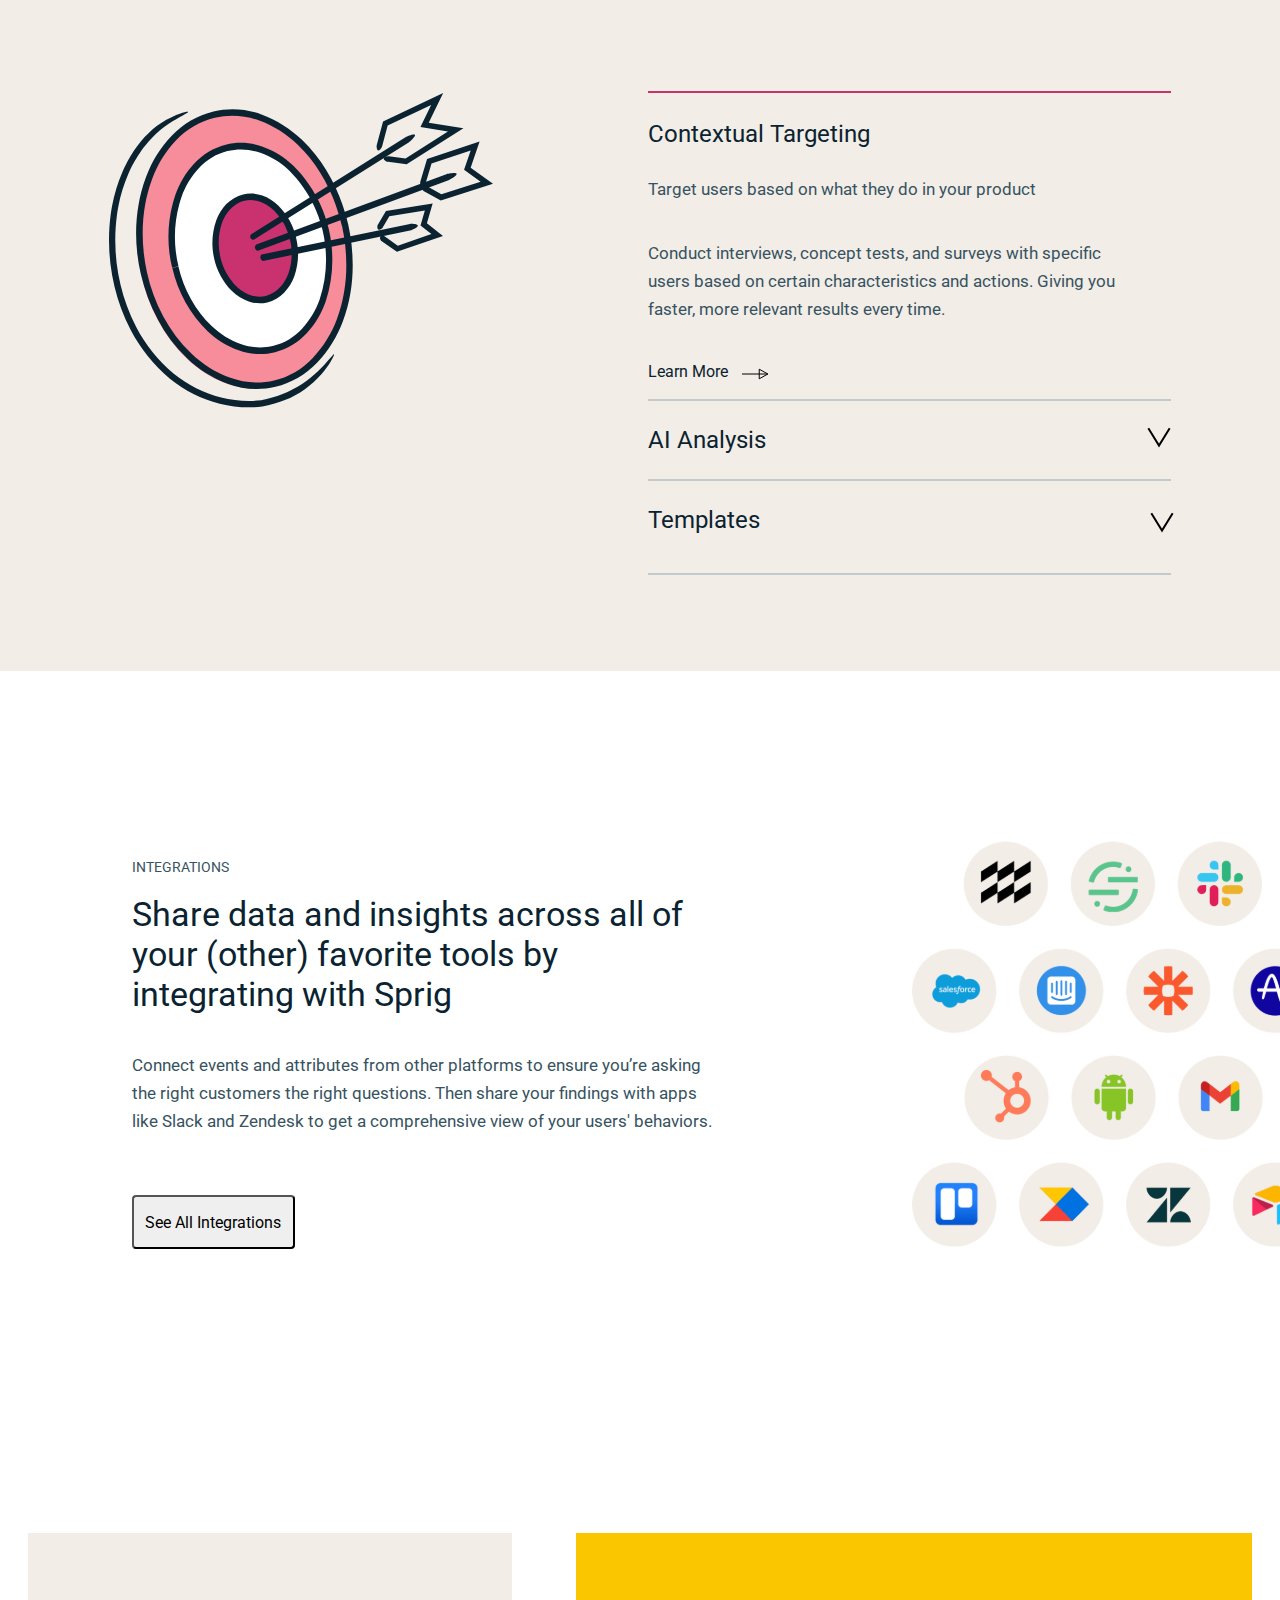
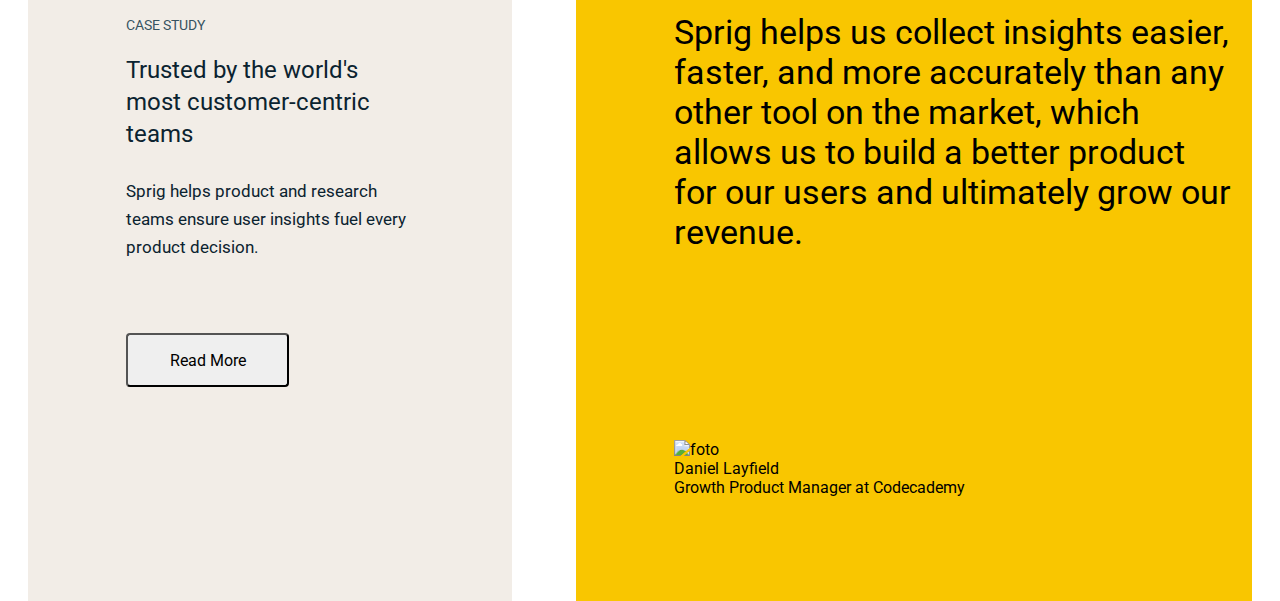
==== commit 2e918062: "finish top_bar finish header_wrap start block3 finish 8 section finish 12 section finish" ====
--- a/Hilevych_project_html/index.html
+++ b/Hilevych_project_html/index.html
@@ -98,66 +98,7 @@
             speed and scale of analytics
         </div>
         <div class="aboutSprigAdvantages__presentation">
-            <nav class="aboutSprigAdvantages__presentation__nav">
-                <div class="presentation__nav__logo">
-                    <div class="presentation__nav__logo__wrapper">
-                        <img src="images/logo.svg" alt="Logo">
-                    </div>
-                    <div class="presentation__nav__logo__item presentation__item_75"></div>
-                    <div class="presentation__nav__logo__item presentation__item_60"></div>
-                    <div class="presentation__nav__logo__item presentation__item_70"></div>
-                    <div class="presentation__nav__logo__item presentation__item_50"></div>
-                    <div class="presentation__nav__logo__item presentation__item_55"></div>
-                    <div class="presentation__nav__logo__item presentation__item_60"></div>
-                </div>
-                <div class="presentation__nav__newStudy">
-                    <button class="presentation__nav__newStudy_btn">New Study</button>
-                    <div class="presentation__nav__newStudy__item presentation__newStudy__item_40"></div>
-                    <div class="presentation__nav__newStudy__item presentation__newStudy__item_30"></div>
-                    <div class="presentation__nav__newStudy__item presentation__newStudy__item_25"></div>
-                    <div class="presentation__nav__newStudy__item presentation__newStudy__item_35"></div>
-                </div>
-
-            </nav>
-            <div class="presentation_mainContainer">
-                <div class="presentation__responses">
-                    <div class="presentation__responses__title">
-                        <div><h3>Onboarding Drop Off Study</h3></div>
-                    </div>
-                    <div class="presentation__responses__text">
-                        <div class="presentation__nav__logo__item presentation__item_20"></div>
-                        <div class="presentation__nav__logo__item presentation__item_4"></div>
-                        <div class="presentation__nav__logo__item presentation__item_4"></div>
-                    </div>
-                    <div class="presentation__responses__statistic">
-                        <div class="statistic__response__item">
-                            <div class="statistic__logo"><img src="images/chart.png" alt="chart"></div>
-                            <div class="statistic__textContainer">
-                                <div class="statistic__number"><h4>29%</h4></div>
-                                <div class="statistic__title"><h6>Response Rate</h6></div>
-                            </div>
-                        </div>
-                        <div class="statistic__response__item">
-                            <div class="statistic__logo logo_pen">
-                                <div><i class="fas fa-pen"></i></div>
-                            </div>
-                            <div class="statistic__textContainer">
-                                <div class="statistic__number"><h4>384</h4></div>
-                                <div class="statistic__title"><h6>Number of Responses</h6></div>
-                            </div>
-                        </div>
-                    </div>
-                    <div class="presentation__responses__menu">
-                        <div class="presentation__responses__menu__summary">Summary/div>
-                            <div class="presentation__responses__menu__responses">Responses</div>
-                        </div>
-
-                    </div>
-                </div>
-                <div class="presentation__reviews"></div>
-
-
-            </div>
+            <img src="images/table.png" alt="table">
 
         </div>
         <button class="header_content__button__Start btn__start">Start for Free</button>
@@ -314,8 +255,16 @@
             <button class="btn__start">Read More</button>
         </div>
         <div class="integrations__quote-block_wrapper">
-            <div></div>
-            <div></div>
+            <div class="integrations__quote">Sprig helps us collect insights easier, faster, and more accurately than any other tool on the market,
+                which allows us to build a better product for our users and ultimately grow our revenue.
+            </div>
+            <div class="integrations__quote__infoSpeaker__wrapper">
+                <div class="integrations__quote__fofo"><img src="images/integrations__quote__fofo.png" alt="foto"></div>
+                <div class="integrations__quote__infoSpeaker">
+                    <div class="integrations__quote__infoSpeaker__name">Daniel Layfield</div>
+                    <div class="integrations__quote__infoSpeaker__position">Growth Product Manager at Codecademy</div>
+                </div>
+            </div>
         </div>
 
     </section>
--- a/Hilevych_project_html/main.css
+++ b/Hilevych_project_html/main.css
@@ -34,21 +34,6 @@
     color: var(--black-color);
 }
 
-
-
-
-
-a {
-}
-
-/*.text {*/
-/*    font-size: 16px;*/
-/*    font-weight: 400;*/
-/*    line-height: 24px;*/
-/*    color: var(--black-color);*/
-/*}*/
-
-
 .header, .main {
     display: flex;
     max-width: 1440px;
@@ -138,11 +123,6 @@
     height: 4px;
 }
 
-/*.vector a::after {*/
-/*    content: element();*/
-/*}*/
-
-
 .header_commands {
     /*width: 26%;*/
     width: 360px;
@@ -263,14 +243,6 @@
     position: absolute;
 }
 
-/*.header_images_background__wrapper {*/
-/*    position: relative;*/
-/*    display: flex;*/
-/*    width: 100%;*/
-/*    height: 541px;*/
-/*    background: red;*/
-
-/*}*/
 .header_images_background__containerForVectors {
     width: 100%;
     /*    height: 173px;*/
@@ -1109,11 +1081,14 @@
     justify-content: space-between;
     width: 55.2%;
     height: 100%;
-    padding: 79px 14.5% 104px;
+    padding: 79px 8% 104px;
     background: var(--yellow-color);
 }
-/*.integrations__logo-block_wrapper img {*/
-/*    position: absolute;*/
-/*    right: -72px;*/
-/*    top: -20px;*/
-/*}*/
+
+.integrations__quote {
+    height: 240px;
+    width: 557px;
+    font-size: 34px;
+    line-height: 40px;
+    text-align: left;
+}
